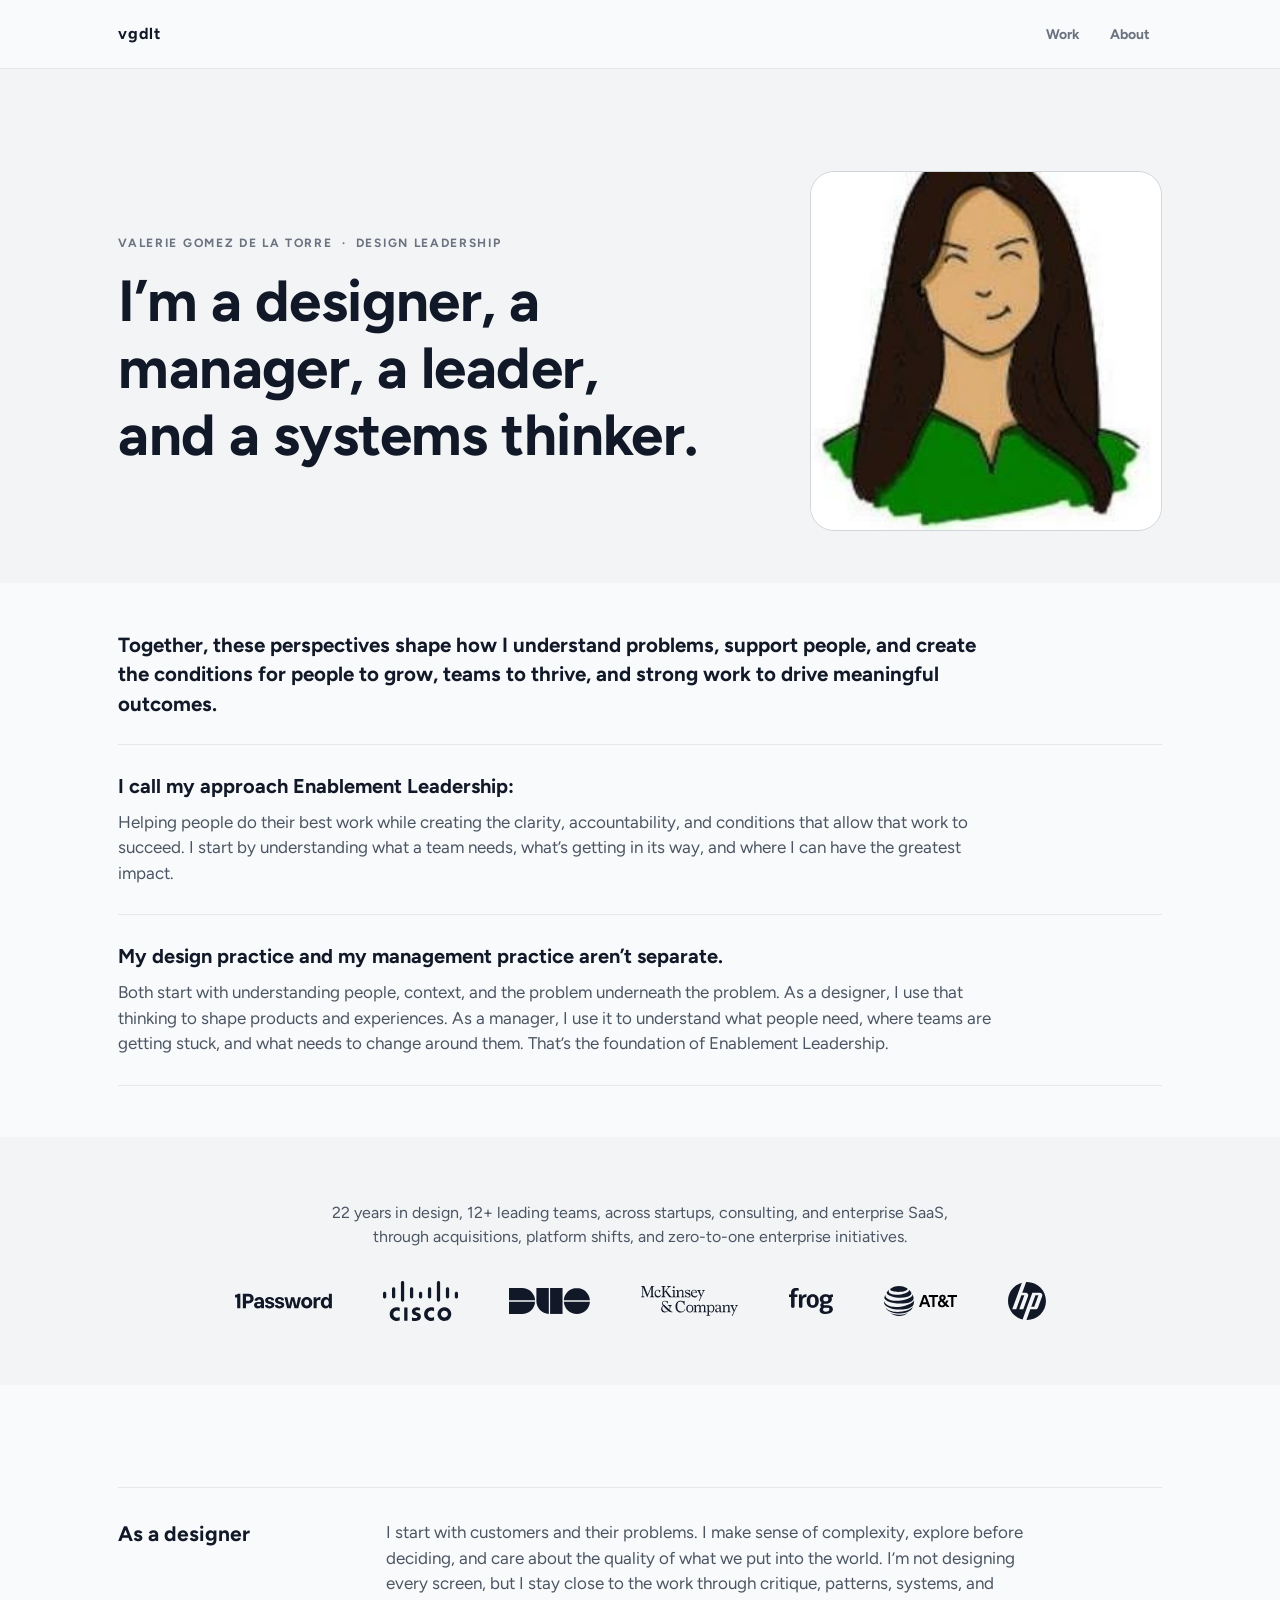
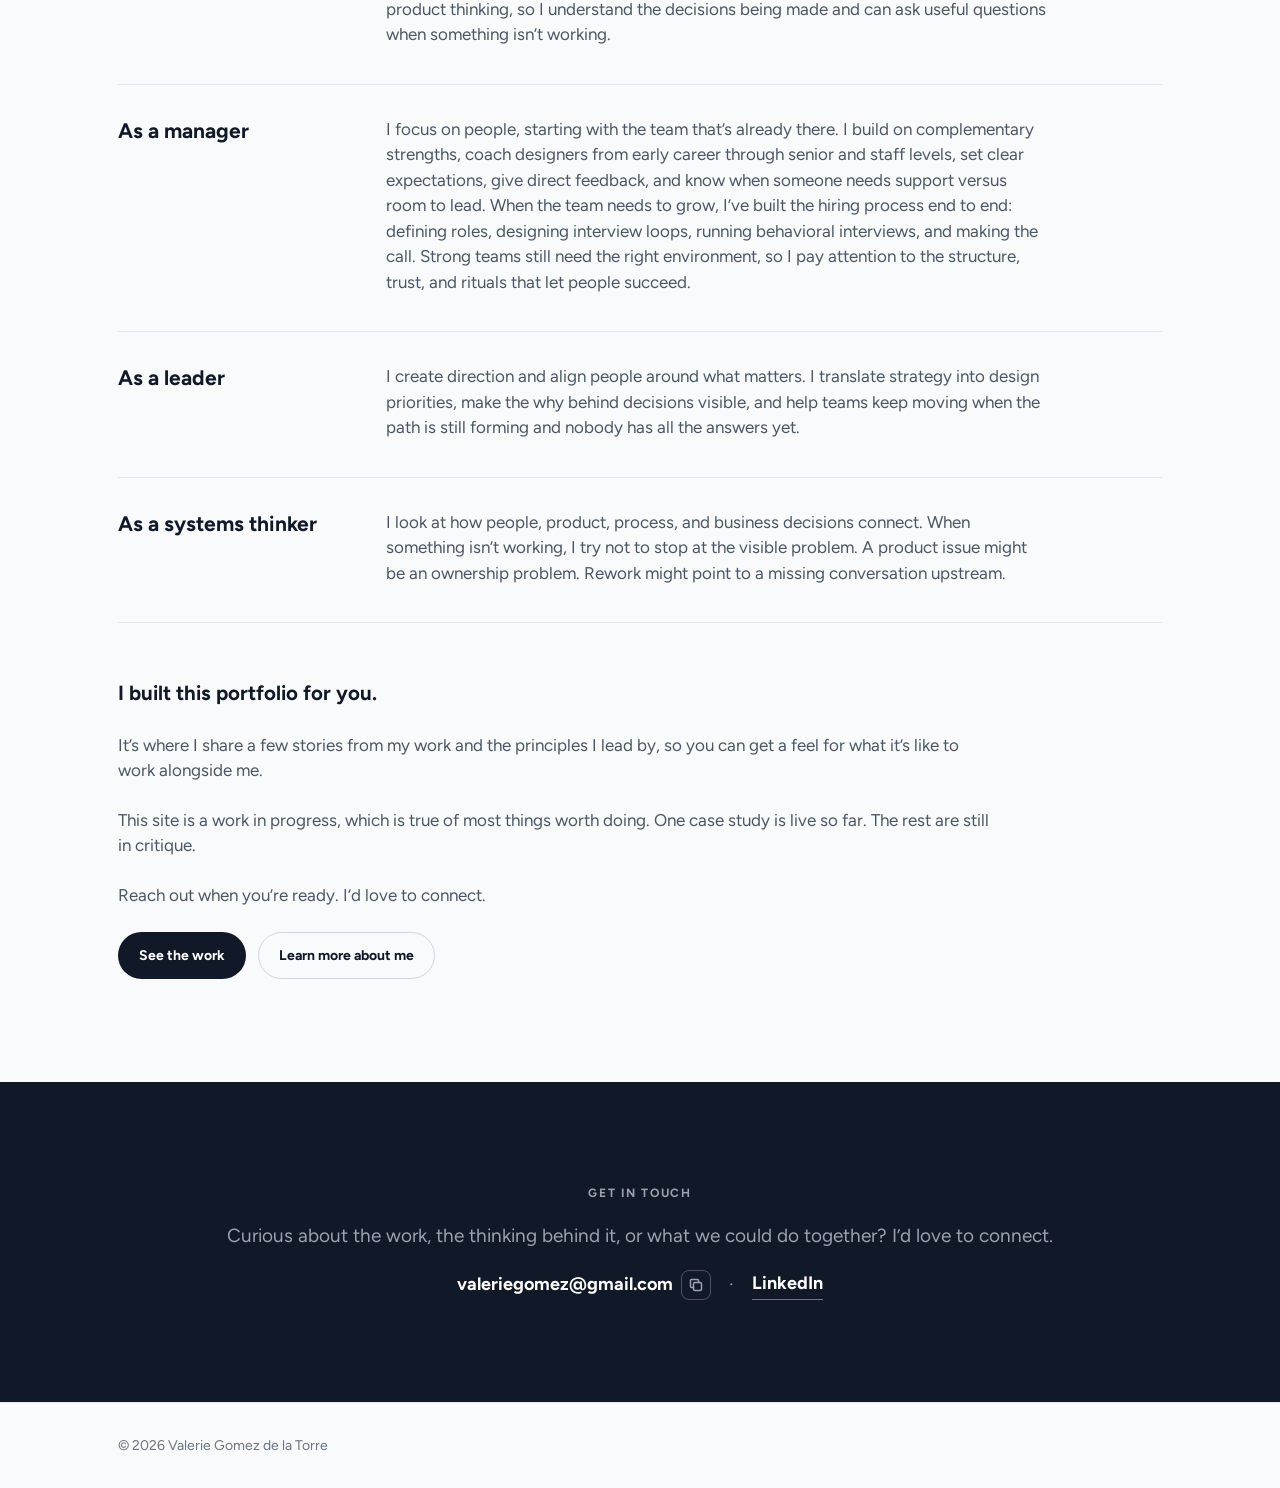
==== index.html @ ed4d0f16 "Add a browser tab icon: bold V monogram A five-letter wordmark or the detailed illustration wouldn't" ====
<!DOCTYPE html>
<html lang="en">
<head>
  <meta charset="UTF-8" />
  <meta name="viewport" content="width=device-width, initial-scale=1.0" />
  <title>Valerie Gomez de la Torre — Design Leader</title>
  <link rel="preconnect" href="https://fonts.googleapis.com" />
  <link rel="preconnect" href="https://fonts.gstatic.com" crossorigin />
  <link href="https://fonts.googleapis.com/css2?family=Figtree:wght@400;700&display=swap" rel="stylesheet" />
  <link rel="icon" type="image/svg+xml" href="assets/favicon.svg?v=1" />
  <link rel="icon" type="image/png" sizes="32x32" href="assets/favicon-32.png?v=1" />
  <link rel="icon" type="image/png" sizes="16x16" href="assets/favicon-16.png?v=1" />
  <link rel="apple-touch-icon" href="assets/apple-touch-icon.png?v=1" />
  <link rel="stylesheet" href="style.css?v=47" />
</head>
<body>

  <header class="site-header">
    <div class="wrap nav">
      <a class="brand" href="index.html">vgdlt</a>
      <nav class="nav-links" aria-label="Primary">
        <a href="work.html">Work</a>
        <a href="about.html">About</a>
      </nav>
    </div>
  </header>
  <main>
    <section class="section section-intro section-alt">
      <div class="wrap hero">
        <div class="hero-copy thesis">
          <span class="eyebrow">Valerie Gomez de la Torre &nbsp;&middot;&nbsp; Design Leadership</span>
          <h1 class="display">I&rsquo;m a designer, a manager, a leader, <span class="nowrap">and a systems thinker.</span></h1>
        </div>
        <img class="portrait" src="assets/portrait.jpg" alt="Portrait of Valerie Gomez de la Torre" width="420" height="360" />
      </div>
    </section>

    <section class="standfirst">
      <div class="wrap">
        <p class="standfirst-text">Together, these perspectives shape how I understand problems, support people, and create the conditions for people to grow, teams to thrive, and strong work to drive meaningful outcomes.</p>
      </div>
    </section>

    <section class="section section-intro">
      <div class="wrap">
        <div class="para">
          <span class="runin">I call my approach <strong>Enablement Leadership</strong>:</span>
          <p>Helping people do their best work while creating the clarity, accountability, and conditions that allow that work to succeed. I start by understanding what a team needs, what&rsquo;s getting in its way, and where I can have the greatest impact.</p>
        </div>
        <div class="para">
          <span class="runin">My design practice and my management practice aren&rsquo;t separate.</span>
          <p>Both start with understanding people, context, and the problem underneath the problem. As a designer, I use that thinking to shape products and experiences. As a manager, I use it to understand what people need, where teams are getting stuck, and what needs to change around them. That&rsquo;s the foundation of Enablement Leadership.</p>
        </div>
      </div>
    </section>

    <section class="section-tight section-alt">
      <div class="wrap logos-center">
        <p class="logos-note">22 years in design, 12+ leading teams, across startups, consulting, and enterprise SaaS, through acquisitions, platform shifts, and zero-to-one enterprise initiatives.</p>
        <div class="logos">
          <div class="logo-row">
            <img class="logo-1password" src="assets/logos/1password-wordmark.svg" alt="1Password" />
            <img class="logo-cisco" src="assets/logos/cisco.svg" alt="Cisco" />
            <img class="logo-duo" src="assets/logos/duo.svg" alt="Duo Security" />
            <img class="logo-mckinsey" src="assets/logos/mckinsey.svg" alt="McKinsey &amp; Company" />
            <img class="logo-frog" src="assets/logos/frog.svg" alt="frog design" />
            <img class="logo-att" src="assets/logos/att.svg" alt="AT&amp;T" />
            <img class="logo-hp" src="assets/logos/hp.svg" alt="HP" />
          </div>
        </div>
      </div>
    </section>

    <section class="section">
      <div class="wrap">
        <div class="lens-list">
          <div class="lens-row">
            <h2>As a designer</h2>
            <p>I start with customers and their problems. I make sense of complexity, explore before deciding, and care about the quality of what we put into the world. I&rsquo;m not designing every screen, but I stay close to the work through critique, patterns, systems, and product thinking, so I understand the decisions being made and can ask useful questions when something isn&rsquo;t working.</p>
          </div>
          <div class="lens-row">
            <h2>As a manager</h2>
            <p>I focus on people, starting with the team that&rsquo;s already there. I build on complementary strengths, coach designers from early career through senior and staff levels, set clear expectations, give direct feedback, and know when someone needs support versus room to lead. When the team needs to grow, I&rsquo;ve built the hiring process end to end: defining roles, designing interview loops, running behavioral interviews, and making the call. Strong teams still need the right environment, so I pay attention to the structure, trust, and rituals that let people succeed.</p>
          </div>
          <div class="lens-row">
            <h2>As a leader</h2>
            <p>I create direction and align people around what matters. I translate strategy into design priorities, make the why behind decisions visible, and help teams keep moving when the path is still forming and nobody has all the answers yet.</p>
          </div>
          <div class="lens-row">
            <h2>As a systems thinker</h2>
            <p>I look at how people, product, process, and business decisions connect. When something isn&rsquo;t working, I try not to stop at the visible problem. A product issue might be an ownership problem. Rework might point to a missing conversation upstream.</p>
          </div>
        </div>

        <div class="more">
          <p class="lede lede-ink">I built this portfolio for you.</p>
          <p>It&rsquo;s where I share a few stories from my work and the principles I lead by, so you can get a feel for what it&rsquo;s like to work alongside me.</p>
          <p>This site is a work in progress, which is true of most things worth doing. One case study is live so far. The rest are still in critique.</p>
          <p>Reach out when you&rsquo;re ready. I&rsquo;d love to connect.</p>
          <div class="btn-row">
            <a class="btn" href="work.html">See the work</a>
            <a class="btn btn-ghost" href="about.html">Learn more about me</a>
          </div>
        </div>
      </div>
    </section>


    <section class="section section-dark">
      <div class="wrap center stack">
        <span class="eyebrow">Get in touch</span>
        <p class="lede">Curious about the work, the thinking behind it, or what we could do together? I&rsquo;d love to connect.</p>
        <div class="contact-row">
          <span class="contact-item">
            <span class="contact-email" id="contact-email">valeriegomez@gmail.com</span>
            <button class="copy-btn" type="button" data-copy="valeriegomez@gmail.com" aria-label="Copy email address" title="Copy email">
              <svg width="16" height="16" viewBox="0 0 16 16" fill="none" stroke="currentColor" stroke-width="1.5" stroke-linecap="round" stroke-linejoin="round" aria-hidden="true"><rect x="5.5" y="5.5" width="8" height="8" rx="1.5"/><path d="M10.5 5.5V3.5A1 1 0 0 0 9.5 2.5h-6a1 1 0 0 0-1 1v6a1 1 0 0 0 1 1h2"/></svg>
              <span class="copy-feedback" aria-live="polite"></span>
            </button>
          </span>
          <span class="contact-sep" aria-hidden="true">&middot;</span>
          <a class="contact-link" href="https://linkedin.com/in/valeriegomezdelatorre" target="_blank" rel="noopener">LinkedIn</a>
        </div>
      </div>
    </section>
  </main>

  <footer class="site-footer">
    <div class="wrap">
      <span>&copy; 2026 Valerie Gomez de la Torre</span>
    </div>
  </footer>

<script>
  document.querySelectorAll('.copy-btn').forEach(function (btn) {
    btn.addEventListener('click', function () {
      var text = btn.getAttribute('data-copy');
      var fb = btn.querySelector('.copy-feedback');
      function done(ok) {
        fb.textContent = ok ? 'Copied' : 'Press \u2318C';
        btn.classList.add('is-copied');
        setTimeout(function () { fb.textContent = ''; btn.classList.remove('is-copied'); }, 1600);
      }
      if (navigator.clipboard && navigator.clipboard.writeText) {
        navigator.clipboard.writeText(text).then(function () { done(true); }, function () { done(false); });
      } else {
        var r = document.createRange(); r.selectNodeContents(document.getElementById('contact-email'));
        var sel = window.getSelection(); sel.removeAllRanges(); sel.addRange(r);
        done(document.execCommand && document.execCommand('copy'));
      }
    });
  });
</script>
</body>
</html>
---- style.css ----
/* ==========================================================================
   Portfolio v2 — design system
   Grayscale-first, one typeface (Figtree 400/700), flat surfaces, no shadows.
   ========================================================================== */

:root {
  --ink: #111827;
  --body: #4B5563;
  --muted: #6B7280;
  --faint: #9CA3AF;
  --bg: #F9FAFB;
  --bg-alt: #F3F4F6;
  --line: #E5E7EB;
  --line-strong: #D1D5DB;
  --white: #FFFFFF;
  --accent: #6366F1;        /* reserved; currently unused */

  --r-sm: 8px;
  --r-md: 14px;
  --r-lg: 16px;
  --r-xl: 24px;

  --margin: clamp(20px, 3vw, 48px);
  --measure: 62ch;
  --font: "Figtree", system-ui, -apple-system, "Segoe UI", Helvetica, Arial, sans-serif;
}

/* ---------- Reset ---------- */
*, *::before, *::after { box-sizing: border-box; }
html { -webkit-text-size-adjust: 100%; }
body {
  margin: 0;
  font-family: var(--font);
  font-weight: 400;
  font-size: 17px;
  line-height: 1.5;
  color: var(--body);
  background: var(--bg);
  -webkit-font-smoothing: antialiased;
}
img { max-width: 100%; display: block; }
a { color: inherit; text-decoration: none; }
h1, h2, h3, p { margin: 0; }
ul { margin: 0; padding: 0; list-style: none; }

/* ---------- Type scale ---------- */
h1, h2, h3, .display { color: var(--ink); font-weight: 700; }
.display { font-size: clamp(34px, 5vw, 58px); line-height: 1.15; letter-spacing: -0.01em; }
h1 { font-size: clamp(30px, 4vw, 44px); line-height: 1.2; letter-spacing: -0.01em; }
h2 { font-size: clamp(24px, 3vw, 32px); line-height: 1.25; }
h3 { font-size: 20px; line-height: 1.3; }

.lede { font-size: clamp(18px, 1.6vw, 22px); line-height: 1.45; max-width: var(--measure); }
p { max-width: var(--measure); }
p + p { margin-top: 1em; }

.eyebrow {
  display: block;
  font-size: 12px;
  font-weight: 700;
  text-transform: uppercase;
  letter-spacing: 0.14em;
  color: var(--muted);
}
.meta { font-size: 14px; color: var(--muted); }
.caption { font-size: 13px; color: var(--faint); }

/* ---------- Layout ---------- */
.wrap {
  width: 100%;
  max-width: 1120px;
  margin: 0 auto;
  padding-left: var(--margin);
  padding-right: var(--margin);
}
.section { padding: clamp(56px, 8vw, 112px) 0; }
.section-tight { padding: clamp(40px, 5vw, 64px) 0; }
.section-alt { background: var(--bg-alt); }
.section-intro { padding-bottom: clamp(32px, 4vw, 56px); }
.standfirst { padding: clamp(32px, 4vw, 48px) 0 0; }
.standfirst-text {
  color: var(--ink);
  font-weight: 700;
  font-size: clamp(18px, 1.6vw, 22px);
  line-height: 1.45;
  max-width: 880px;
}
.standfirst + .section-intro { padding-top: 24px; }
.para { padding: 28px 0; border-top: 1px solid var(--line); }
.para:last-child { border-bottom: 1px solid var(--line); }
.para .runin { display: block; color: var(--ink); font-weight: 700; font-size: 20px; line-height: 1.35; margin-bottom: 10px; }
.para p { max-width: 880px; }
.section-dark { background: var(--ink); color: var(--faint); }
.section-dark h1, .section-dark h2, .section-dark h3, .section-dark .display { color: var(--white); }
.section-dark .eyebrow { color: var(--faint); }
.section-dark .lede { max-width: none; font-size: 19px; text-wrap: balance; }
.section-dark a.btn { background: var(--white); color: var(--ink); }
.section-dark a.btn-ghost { background: transparent; color: var(--white); border-color: rgba(255, 255, 255, 0.4); }

.stack > * + * { margin-top: 20px; }
.stack-lg > * + * { margin-top: 40px; }
.center { text-align: center; }
.nowrap { white-space: nowrap; }
@media (max-width: 600px) { .nowrap { white-space: normal; } }
.center p, .center .lede { margin-left: auto; margin-right: auto; }

hr, .rule { border: 0; height: 0; border-top: 1px solid var(--line); margin: 0; }

/* ---------- Header / nav ---------- */
.site-header {
  border-bottom: 1px solid var(--line);
  background: var(--bg);
}
.nav {
  display: flex;
  align-items: center;
  justify-content: space-between;
  gap: 24px;
  height: 68px;
}
.brand {
  display: inline-flex;
  align-items: center;
  gap: 10px;
  font-weight: 700;
  color: var(--ink);
  font-size: 16px;
  letter-spacing: 0.04em;
}
.nav-links { display: flex; gap: 6px; }
.nav-links a {
  font-size: 14px;
  font-weight: 700;
  color: var(--muted);
  padding: 8px 12px;
  border-radius: 999px;
}
.nav-links a:hover { color: var(--ink); background: var(--bg-alt); }
.nav-links a[aria-current="page"] { color: var(--white); background: var(--ink); }

/* Contact row in the dark band */
.contact-row {
  display: flex;
  flex-wrap: wrap;
  justify-content: center;
  align-items: center;
  gap: 12px 18px;
  font-size: 18px;
  font-weight: 700;
  color: var(--white);
}
.contact-item { display: inline-flex; align-items: center; gap: 8px; }
.contact-sep { color: var(--faint); font-weight: 400; }
.contact-link {
  color: var(--white);
  border-bottom: 1px solid rgba(255, 255, 255, 0.4);
  padding-bottom: 2px;
}
.contact-link:hover { border-bottom-color: var(--white); }
.copy-btn {
  position: relative;
  display: inline-flex;
  align-items: center;
  justify-content: center;
  width: 30px;
  height: 30px;
  padding: 0;
  border: 1px solid rgba(255, 255, 255, 0.25);
  border-radius: var(--r-sm);
  background: transparent;
  color: var(--faint);
  cursor: pointer;
  font: inherit;
}
.copy-btn:hover, .copy-btn:focus-visible { color: var(--white); border-color: rgba(255, 255, 255, 0.6); outline: none; }
.copy-btn.is-copied { color: var(--white); border-color: var(--white); }
.copy-feedback {
  position: absolute;
  left: 50%;
  bottom: calc(100% + 8px);
  transform: translateX(-50%);
  font-size: 12px;
  font-weight: 700;
  letter-spacing: 0.08em;
  text-transform: uppercase;
  color: var(--white);
  white-space: nowrap;
  pointer-events: none;
}

/* ---------- Footer ---------- */
.site-footer {
  border-top: 1px solid var(--line);
  padding: 32px 0;
  font-size: 14px;
  color: var(--muted);
}
.site-footer .wrap {
  display: flex;
  flex-wrap: wrap;
  justify-content: space-between;
  gap: 12px 24px;
}
.site-footer a { color: var(--ink); font-weight: 700; }

/* ---------- Components ---------- */
.btn {
  display: inline-flex;
  align-items: center;
  gap: 8px;
  padding: 12px 20px;
  border-radius: 999px;
  background: var(--ink);
  color: var(--white);
  font-size: 14px;
  font-weight: 700;
  border: 1px solid transparent;
}
.btn-ghost { background: transparent; color: var(--ink); border-color: var(--line-strong); }
.btn-row { display: flex; flex-wrap: wrap; gap: 12px; }
.text-link {
  color: var(--ink);
  font-weight: 700;
  border-bottom: 1px solid var(--line-strong);
  padding-bottom: 2px;
}
.text-link:hover { border-bottom-color: var(--ink); }

.pill {
  display: inline-flex;
  align-items: center;
  padding: 5px 11px;
  border-radius: 999px;
  font-size: 11px;
  font-weight: 700;
  text-transform: uppercase;
  letter-spacing: 0.12em;
  line-height: 1.2;
  background: var(--line);
  color: var(--muted);
}
.pill-ink { background: var(--ink); color: var(--white); }
.pill-row { display: flex; flex-wrap: wrap; gap: 8px; }

.card {
  --card-pad: clamp(24px, 3vw, 36px);
  background: var(--white);
  border: 1px solid var(--line);
  border-radius: var(--r-md);
  padding: var(--card-pad);
}
.card-lg { border-radius: var(--r-lg); }

.marker {
  width: 28px;
  height: 28px;
  flex: 0 0 28px;
  border-radius: 50%;
  background: var(--ink);
  color: var(--white);
  display: inline-grid;
  place-items: center;
  font-size: 13px;
  font-weight: 700;
}

.placeholder {
  background: var(--bg-alt);
  border: 1px solid var(--line-strong);
  border-radius: var(--r-xl);
  display: grid;
  place-items: center;
  color: var(--faint);
  font-size: 13px;
  font-weight: 700;
  text-transform: uppercase;
  letter-spacing: 0.12em;
}

/* ---------- Home ---------- */
.hero {
  display: grid;
  grid-template-columns: minmax(0, 1.4fr) minmax(260px, 0.8fr);
  gap: clamp(40px, 6vw, 96px);
  align-items: center;
}
.hero-copy > * + * { margin-top: 24px; }
.hero-copy .display { margin-top: 16px; }
.portrait {
  aspect-ratio: 1 / 1;
  width: 100%;
  max-width: 420px;
  justify-self: end;
  border-radius: var(--r-xl);
  border: 1px solid var(--line-strong);
  object-fit: cover;
  overflow: hidden;
}

.logos { margin-top: 32px; }
.hero-solo { grid-template-columns: 1fr; }
.logos-center { text-align: center; }
.logos-note { margin: 0 auto; max-width: 62ch; color: var(--body); font-size: 16px; }
.logos-center .logo-row { justify-content: center; }
.logo-row {
  display: flex;
  flex-wrap: wrap;
  align-items: center;
  gap: 32px clamp(28px, 4vw, 56px);
}
.logo-row img {
  height: 28px;
  width: auto;
}
.logo-row img.logo-cisco { height: 40px; }
.logo-row img.logo-duo { height: 26px; }
.logo-row img.logo-frog { height: 26px; }
.logo-row img.logo-mckinsey { height: 30px; }
.logo-row img.logo-1password { height: 24px; }
.logo-row img.logo-att { height: 30px; }
.logo-row img.logo-hp { height: 38px; }

/* ---------- Home: thesis + four lenses ---------- */
.thesis > * + * { margin-top: 24px; }
.thesis p, .thesis .lede { max-width: 880px; }
.thesis .display { margin-top: 16px; }
.lede-ink { color: var(--ink); font-weight: 700; }
.lens-list { border-top: 1px solid var(--line); }
.lens-row {
  display: grid;
  grid-template-columns: 220px 1fr;
  gap: 24px clamp(24px, 4vw, 48px);
  padding: 32px 0 36px;
  border-bottom: 1px solid var(--line);
}
.lens-row h2 { font-size: 21px; line-height: 1.3; }
.lens-row p { max-width: 60ch; }
.more { margin-top: clamp(40px, 6vw, 56px); }
.more > * + * { margin-top: 24px; }
.more .lede, .more p { max-width: 880px; }

/* ---------- Article (How I work) ---------- */
.article .page-head .lede, .article .practice p, .article .looks, .article .outcome, .article .more p, .article .more .lede { max-width: 880px; }
.article .page-head { margin-bottom: clamp(48px, 7vw, 80px); }
.lens-section { padding-top: clamp(32px, 5vw, 44px); border-top: 1px solid var(--line); margin-bottom: clamp(40px, 6vw, 64px); }
.lens-head { margin-bottom: clamp(28px, 4vw, 40px); }
.lens-head h2 { font-size: clamp(26px, 3vw, 34px); margin-bottom: 8px; }
.practice { margin-bottom: clamp(40px, 5vw, 56px); }
.practice:last-child { margin-bottom: 0; }
.practice h3 { font-size: clamp(20px, 2vw, 24px); margin-bottom: 14px; }

.sub-label {
  display: block;
  font-size: 12px;
  font-weight: 700;
  text-transform: uppercase;
  letter-spacing: 0.14em;
  color: var(--muted);
  margin-bottom: 12px;
}
.looks { padding-left: 20px; list-style: disc; margin-top: 18px; }
.looks li { margin-bottom: 8px; padding-left: 4px; }
.looks li::marker { color: var(--faint); }
.outcome {
  margin-top: 24px;
  padding: 20px 24px;
  background: var(--bg-alt);
  border-radius: var(--r-md);
}
.outcome .sub-label { margin-bottom: 6px; }
.outcome p { color: var(--ink); }

/* ---------- Work ---------- */
.page-head > * + * { margin-top: 16px; }
.case-list { display: grid; gap: 20px; }
.case { display: grid; gap: 16px; }
.case-head {
  display: flex;
  flex-wrap: wrap;
  align-items: baseline;
  justify-content: space-between;
  gap: 8px 24px;
}
.case-cols {
  display: grid;
  grid-template-columns: repeat(3, 1fr);
  border-top: 1px solid var(--line);
  margin-top: 8px;
}
.case-col {
  padding: 24px 24px 4px 0;
  border-right: 1px solid var(--line);
}
.case-col + .case-col { padding-left: 24px; }
.case-col:last-child { border-right: 0; padding-right: 0; }
.case-label {
  display: block;
  font-size: 11px;
  font-weight: 700;
  text-transform: uppercase;
  letter-spacing: 0.12em;
  color: var(--faint);
  margin-bottom: 12px;
}
.case-col h3 { font-size: 18px; line-height: 1.35; margin-bottom: 14px; }
.case-col ul { padding-left: 18px; list-style: disc; font-size: 15px; line-height: 1.55; }
.case-col li { margin-bottom: 8px; }
.case-col li:last-child { margin-bottom: 0; }
.case-col li::marker { color: var(--faint); }

/* Featured case: dark cover band flush with the card edges */
.case-cover {
  background: var(--ink);
  color: var(--faint);
  margin: calc(-1 * var(--card-pad)) calc(-1 * var(--card-pad)) 8px;
  padding: var(--card-pad);
  border-radius: var(--r-lg) var(--r-lg) 0 0;
  overflow: hidden;
}
.case-cover-top {
  display: grid;
  grid-template-columns: minmax(0, 1fr) 44%;
  gap: clamp(24px, 4vw, 56px);
}
.case-cover-copy {
  display: flex;
  flex-direction: column;
  align-items: flex-start;
  gap: clamp(28px, 4vw, 40px);
}
.case-cover h2 {
  color: var(--white);
  font-size: clamp(30px, 3.6vw, 44px);
  line-height: 1.12;
  letter-spacing: -0.01em;
}
.case-sub {
  display: block;
  color: var(--faint);
  font-size: clamp(18px, 2vw, 24px);
  line-height: 1.3;
  margin-top: 10px;
}
.logo-pill {
  display: inline-flex;
  align-items: center;
  padding: 12px 20px;
  border: 1px solid rgba(255, 255, 255, 0.35);
  border-radius: 999px;
}
.logo-pill img { height: 22px; width: auto; }
.case-meta {
  margin: 0;
  width: 100%;
  max-width: 420px;
}
.case-meta div {
  display: grid;
  grid-template-columns: 90px 1fr;
  gap: 16px;
  padding: 12px 0;
  border-top: 1px solid rgba(255, 255, 255, 0.18);
  align-items: baseline;
}
.case-meta dt {
  font-size: 11px;
  font-weight: 700;
  text-transform: uppercase;
  letter-spacing: 0.12em;
  color: var(--faint);
  padding-top: 3px;
}
.case-meta dd { margin: 0; color: var(--white); font-size: 16px; line-height: 1.45; }
/* Screenshot: bleeds off the top, right, and bottom edges of the band */
.case-shotwrap {
  position: relative;
  margin: calc(-1 * var(--card-pad)) calc(-1 * var(--card-pad)) calc(-1 * var(--card-pad)) 0;
  min-height: 320px;
  overflow: hidden;
}
.case-shotwrap img {
  position: absolute;
  top: 48px;
  left: 0;
  width: calc(100% + 80px);
  max-width: none;
  height: calc(100% - 48px);
  object-fit: cover;
  object-position: left top;
  border-radius: var(--r-md) 0 0 0;
  border: 1px solid rgba(255, 255, 255, 0.18);
  border-right: 0;
  border-bottom: 0;
}

/* ---------- Playbook ---------- */
.feed { max-width: 720px; }
.entry {
  display: grid;
  grid-template-columns: 28px 1fr;
  gap: 20px;
  padding: clamp(32px, 4vw, 48px) 0;
  border-top: 1px solid var(--line);
}
.entry:first-child { border-top: 0; padding-top: 0; }
.entry-body > * + * { margin-top: 12px; }
.entry-body h2 { font-size: 22px; }
.entry-body .meta { margin-top: 0; margin-bottom: 4px; }

/* ---------- About ---------- */
.mosaic {
  display: grid;
  grid-template-columns: repeat(2, 1fr);
  gap: 12px;
  max-width: 76ch;
}
.mosaic .placeholder, .mosaic img {
  aspect-ratio: 1 / 1;
  width: 100%;
  object-fit: cover;
  border-radius: var(--r-xl);
  border: 1px solid var(--line-strong);
}
.story { max-width: 76ch; }
.story p { max-width: none; font-size: 17px; }
.story p + p { margin-top: 1.2em; }
.two-col {
  display: grid;
  grid-template-columns: 220px 1fr;
  gap: clamp(24px, 4vw, 64px);
  align-items: start;
}

/* ---------- Responsive ---------- */
@media (max-width: 860px) {
  .hero { grid-template-columns: minmax(0, 1fr); }
  .portrait { max-width: 280px; }
  .portrait { justify-self: start; max-width: 320px; order: -1; }
  .photo-grid { grid-template-columns: repeat(2, 1fr); }
  .mosaic { grid-template-columns: repeat(2, 1fr); }
  .two-col { grid-template-columns: 1fr; }
  .lens-row { grid-template-columns: 1fr; gap: 10px; }
  .case-cols { grid-template-columns: 1fr; }
  .case-cover-top { grid-template-columns: 1fr; }
  .case-shotwrap { margin: 0; min-height: 0; }
  .case-shotwrap img { position: static; width: 100%; height: auto; border-radius: var(--r-md); border-right: 1px solid rgba(255, 255, 255, 0.18); }
  .case-col { border-right: 0; border-bottom: 1px solid var(--line); padding: 20px 0; }
  .case-col + .case-col { padding-left: 0; }
  .case-col:last-child { border-bottom: 0; }
}
@media (max-width: 600px) {
  body { font-size: 16px; }
  .nav { height: auto; padding: 14px 0; flex-wrap: wrap; }
  .nav-links a { padding: 6px 10px; }
  .entry { grid-template-columns: 1fr; gap: 10px; }
  .mosaic { grid-template-columns: repeat(2, 1fr); }
}
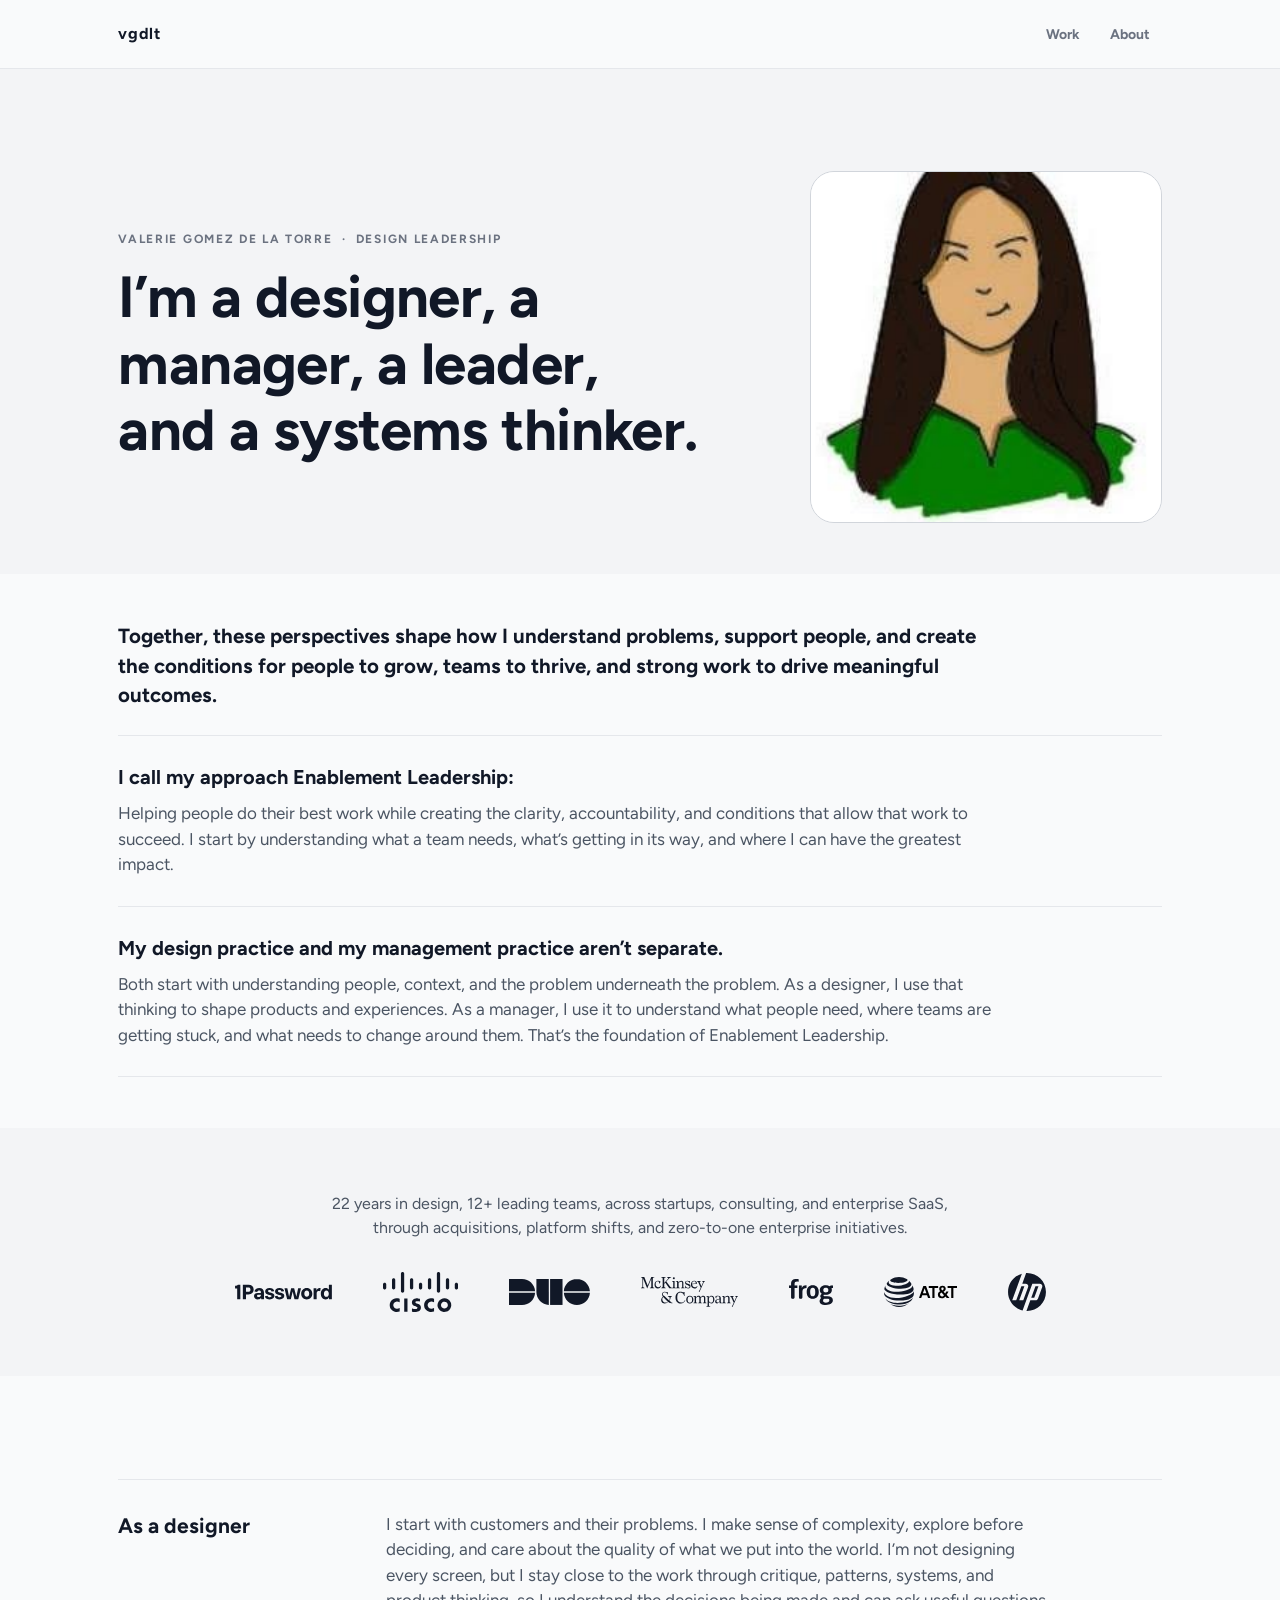
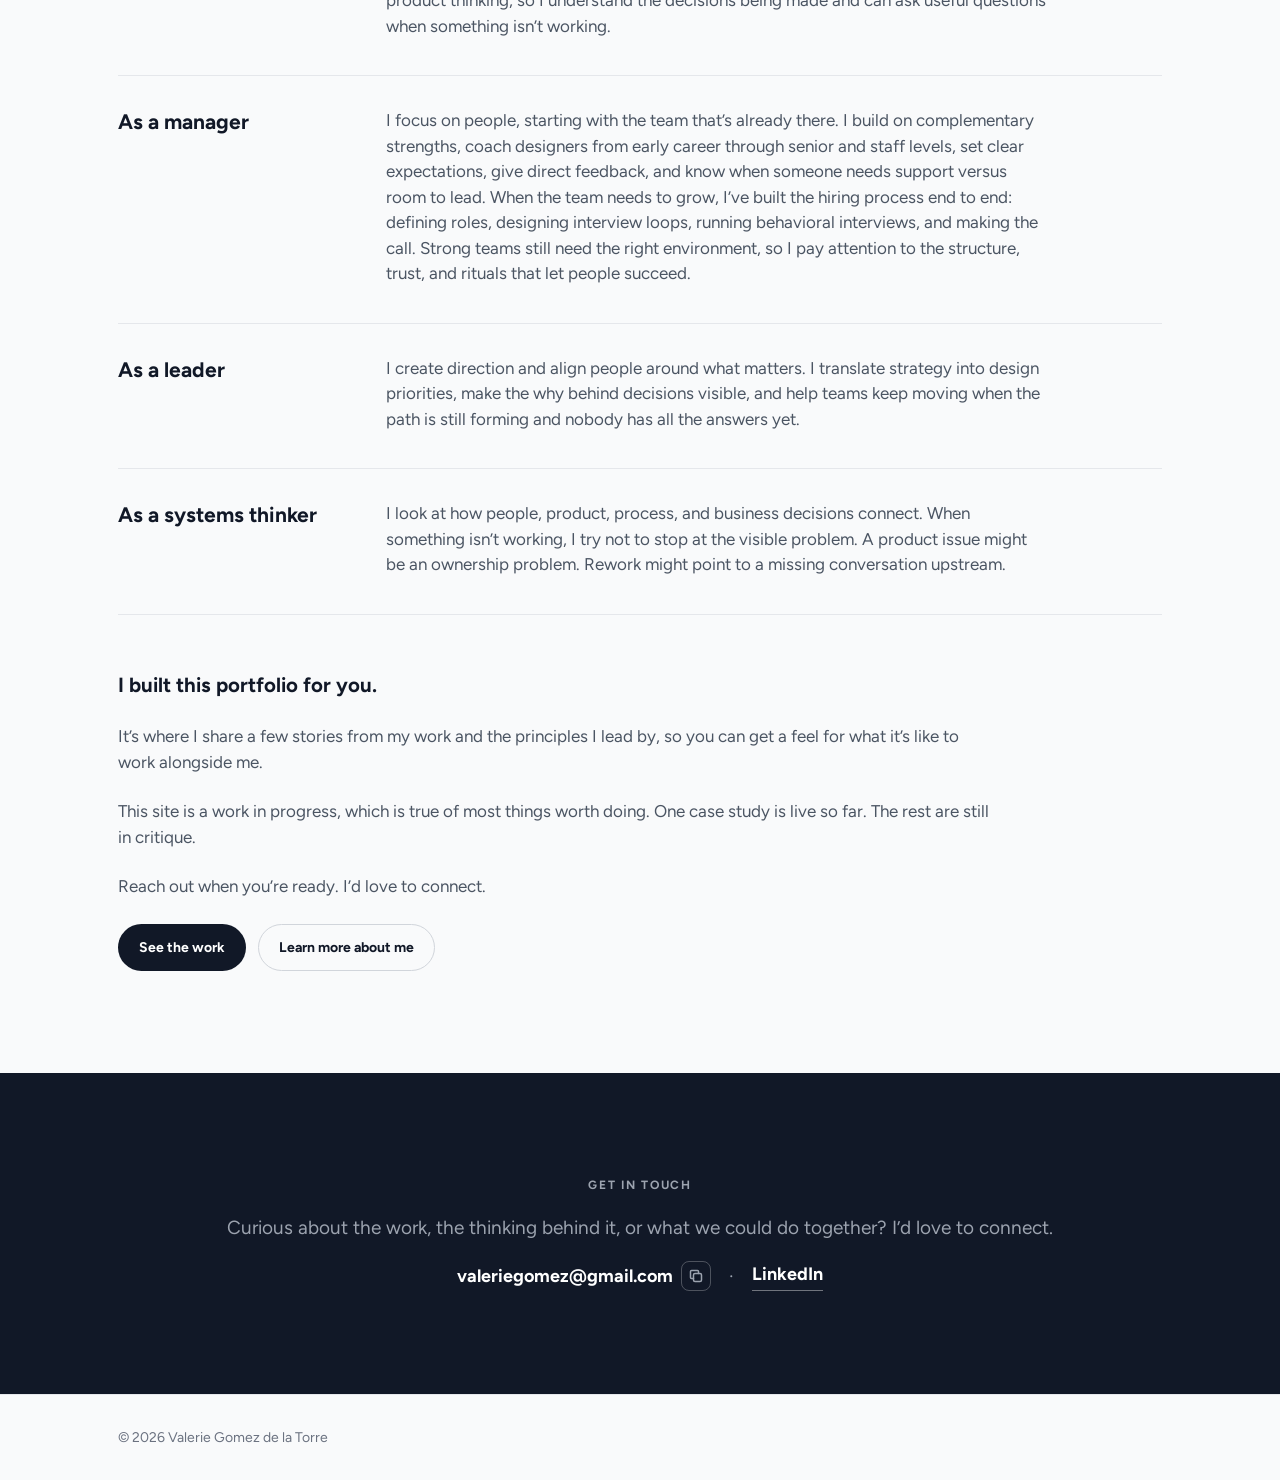
==== commit 9aa2a44e: "Credit the portrait illustration on hover Adds a small badge over the bottom-right corner of the hom" ====
--- a/index.html
+++ b/index.html
@@ -11,7 +11,7 @@
   <link rel="icon" type="image/png" sizes="32x32" href="assets/favicon-32.png?v=1" />
   <link rel="icon" type="image/png" sizes="16x16" href="assets/favicon-16.png?v=1" />
   <link rel="apple-touch-icon" href="assets/apple-touch-icon.png?v=1" />
-  <link rel="stylesheet" href="style.css?v=47" />
+  <link rel="stylesheet" href="style.css?v=49" />
 </head>
 <body>
 
@@ -31,7 +31,10 @@
           <span class="eyebrow">Valerie Gomez de la Torre &nbsp;&middot;&nbsp; Design Leadership</span>
           <h1 class="display">I&rsquo;m a designer, a manager, a leader, <span class="nowrap">and a systems thinker.</span></h1>
         </div>
-        <img class="portrait" src="assets/portrait.jpg" alt="Portrait of Valerie Gomez de la Torre" width="420" height="360" />
+        <div class="portrait-wrap">
+          <img class="portrait" src="assets/portrait.jpg" alt="Portrait of Valerie Gomez de la Torre" width="420" height="360" />
+          <span class="portrait-credit">Illustrated by <a href="https://www.linkedin.com/in/tanaya-joshi/" target="_blank" rel="noopener">Tanaya Joshi</a></span>
+        </div>
       </div>
     </section>
 
--- a/style.css
+++ b/style.css
@@ -286,15 +286,50 @@
 }
 .hero-copy > * + * { margin-top: 24px; }
 .hero-copy .display { margin-top: 16px; }
-.portrait {
+.portrait-wrap {
+  position: relative;
   aspect-ratio: 1 / 1;
   width: 100%;
   max-width: 420px;
   justify-self: end;
   border-radius: var(--r-xl);
   border: 1px solid var(--line-strong);
+  overflow: hidden;
+}
+.portrait {
+  width: 100%;
+  height: 100%;
+  display: block;
   object-fit: cover;
   overflow: hidden;
+}
+.portrait-credit {
+  position: absolute;
+  right: 12px;
+  bottom: 12px;
+  padding: 6px 10px;
+  border-radius: 999px;
+  background: rgba(17, 24, 39, 0.78);
+  color: var(--white);
+  font-size: 11px;
+  line-height: 1.4;
+  white-space: nowrap;
+  opacity: 0;
+  transform: translateY(4px);
+  transition: opacity 0.15s ease, transform 0.15s ease;
+  pointer-events: none;
+}
+.portrait-wrap:hover .portrait-credit,
+.portrait-wrap:focus-within .portrait-credit {
+  opacity: 1;
+  transform: translateY(0);
+  pointer-events: auto;
+}
+.portrait-credit a {
+  color: var(--white);
+  font-weight: 700;
+  text-decoration: underline;
+  text-underline-offset: 2px;
 }
 
 .logos { margin-top: 32px; }
@@ -534,8 +569,7 @@
 /* ---------- Responsive ---------- */
 @media (max-width: 860px) {
   .hero { grid-template-columns: minmax(0, 1fr); }
-  .portrait { max-width: 280px; }
-  .portrait { justify-self: start; max-width: 320px; order: -1; }
+  .portrait-wrap { justify-self: start; max-width: 320px; order: -1; }
   .photo-grid { grid-template-columns: repeat(2, 1fr); }
   .mosaic { grid-template-columns: repeat(2, 1fr); }
   .two-col { grid-template-columns: 1fr; }
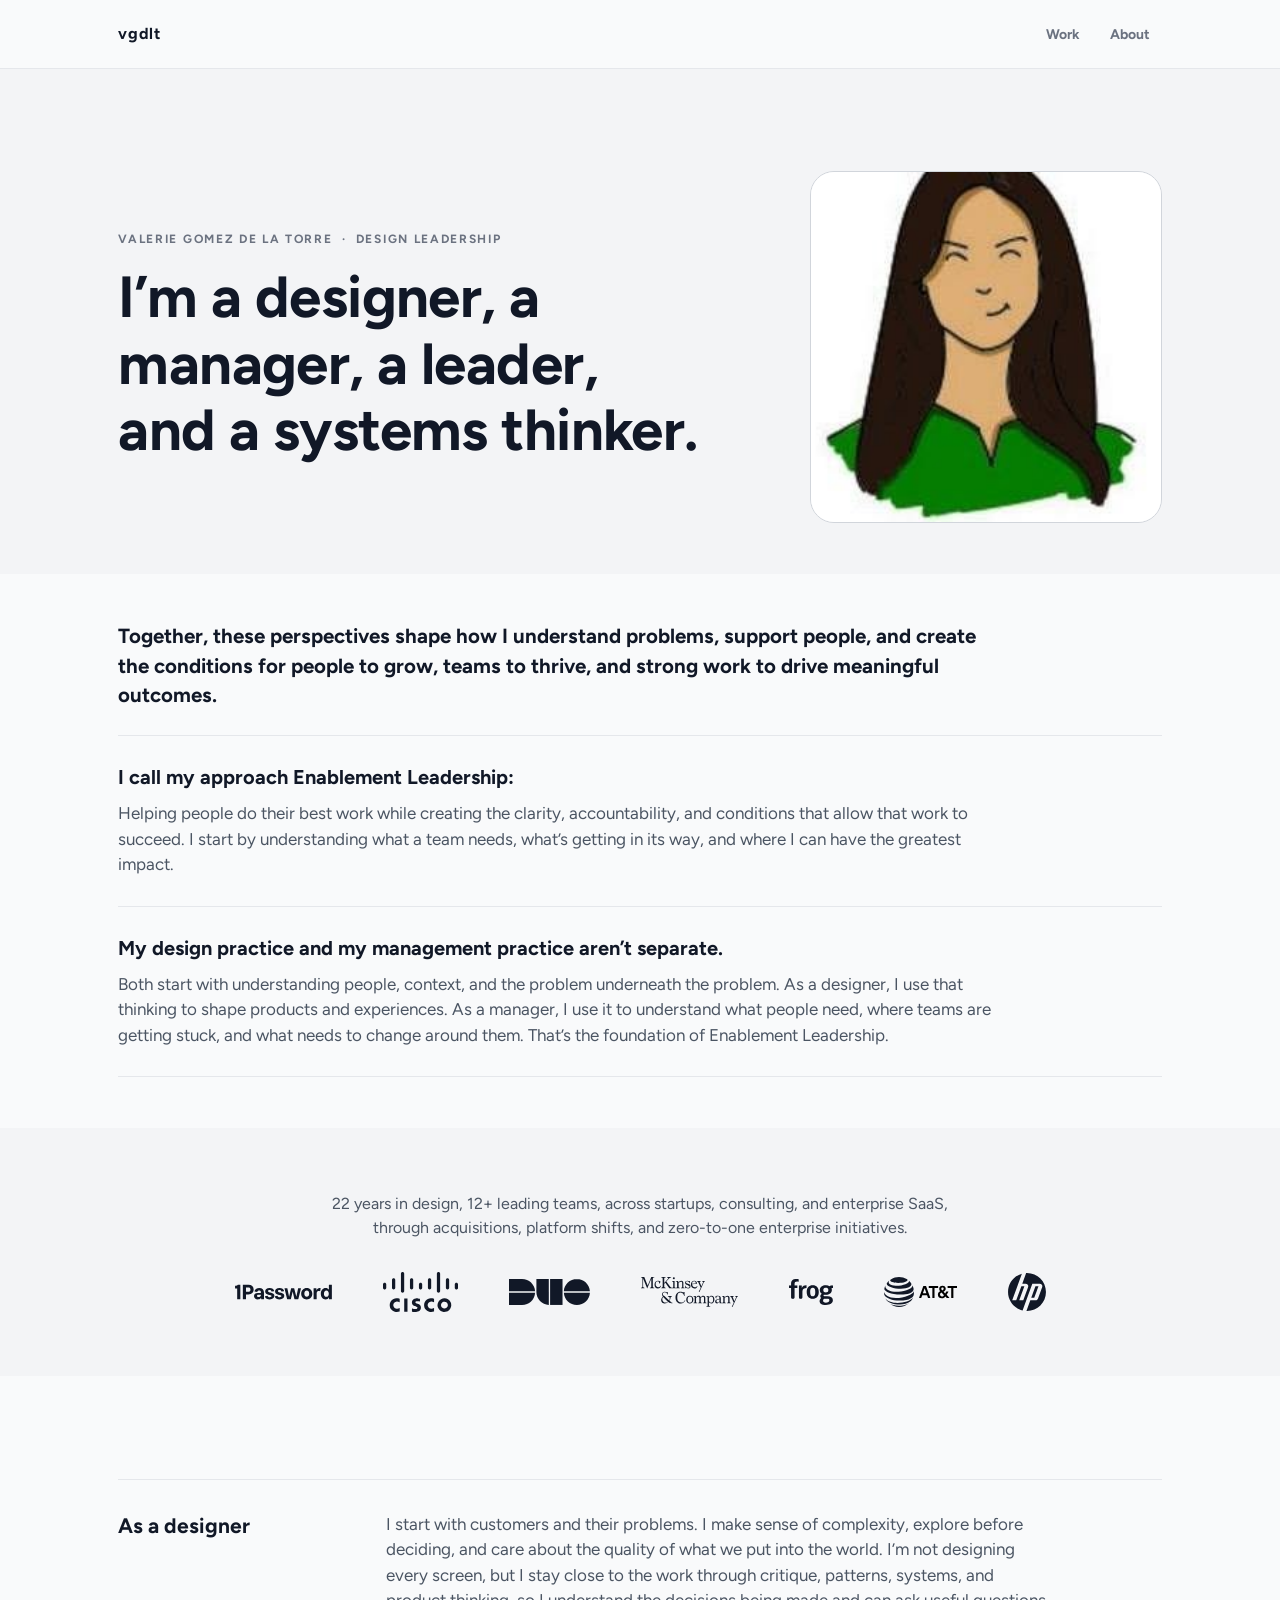
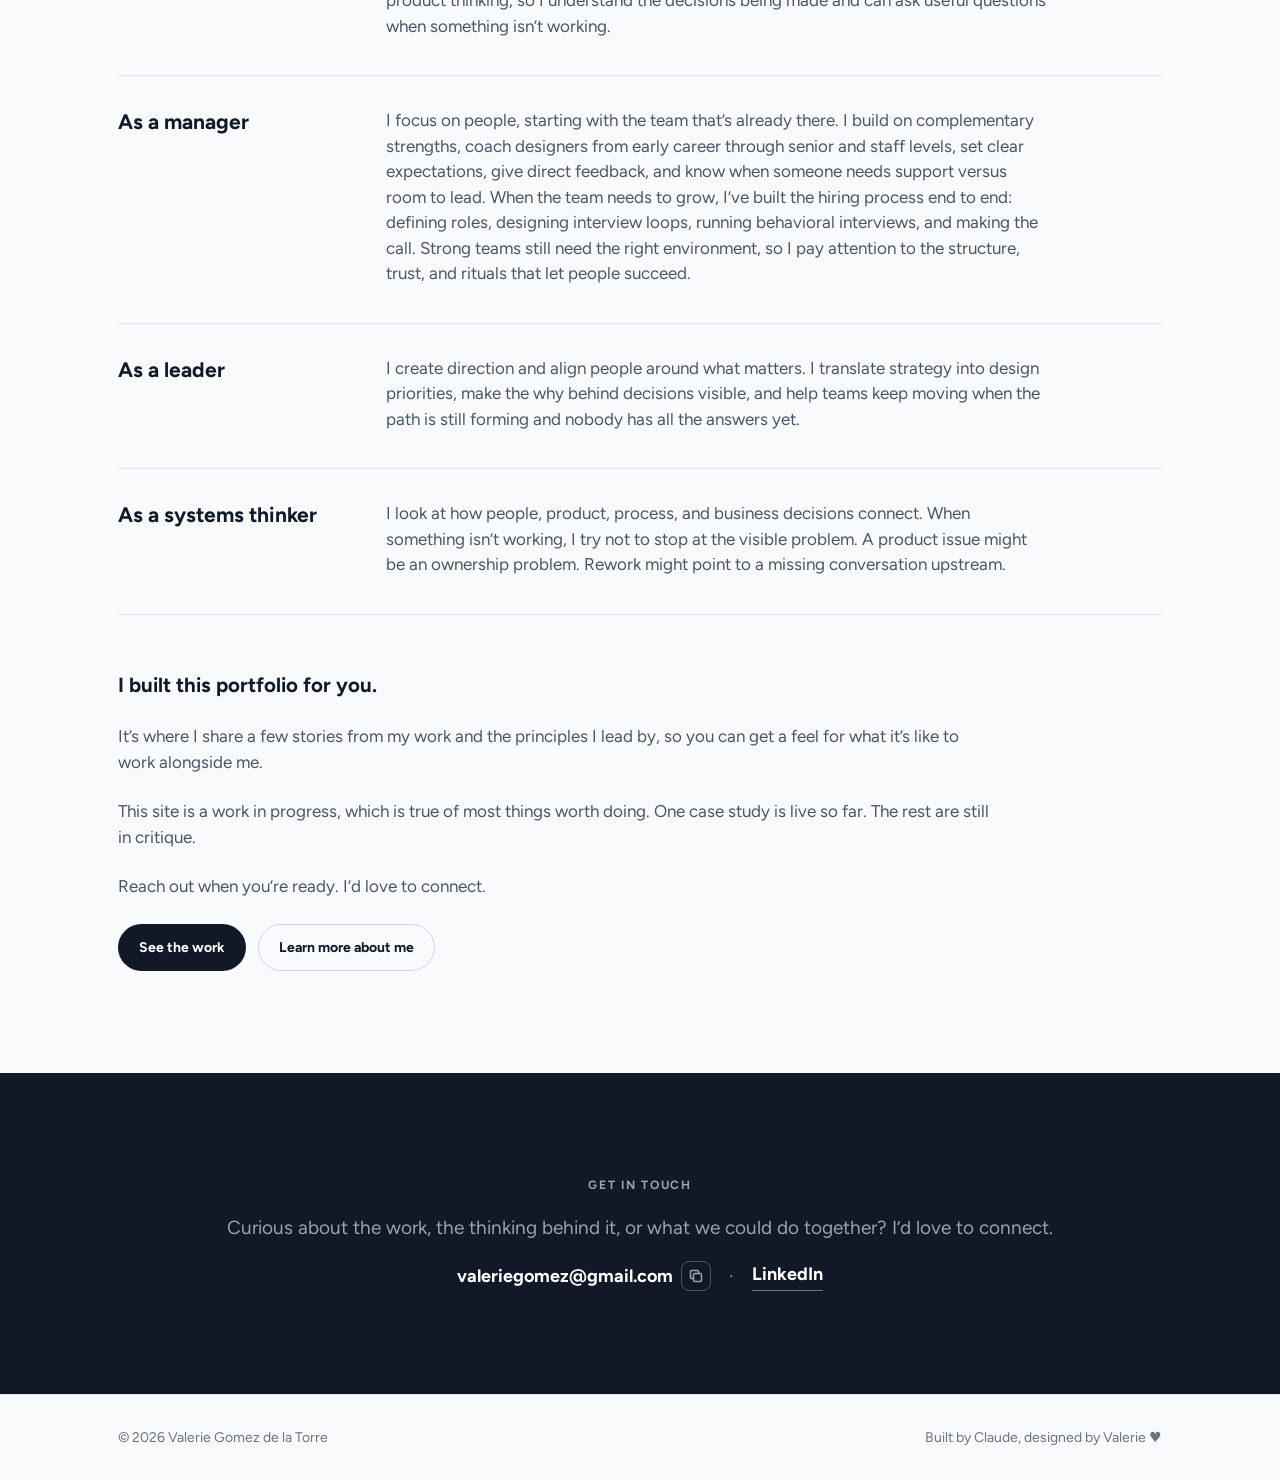
==== commit 6bdd1836: "Add a built-by credit to the footer 'Built by Claude, designed by Valerie' with a heart, sitting opp" ====
--- a/index.html
+++ b/index.html
@@ -11,7 +11,7 @@
   <link rel="icon" type="image/png" sizes="32x32" href="assets/favicon-32.png?v=1" />
   <link rel="icon" type="image/png" sizes="16x16" href="assets/favicon-16.png?v=1" />
   <link rel="apple-touch-icon" href="assets/apple-touch-icon.png?v=1" />
-  <link rel="stylesheet" href="style.css?v=49" />
+  <link rel="stylesheet" href="style.css?v=51" />
 </head>
 <body>
 
@@ -33,7 +33,10 @@
         </div>
         <div class="portrait-wrap">
           <img class="portrait" src="assets/portrait.jpg" alt="Portrait of Valerie Gomez de la Torre" width="420" height="360" />
-          <span class="portrait-credit">Illustrated by <a href="https://www.linkedin.com/in/tanaya-joshi/" target="_blank" rel="noopener">Tanaya Joshi</a></span>
+          <span class="portrait-credit">
+            <span class="credit-full">Illustrated by <a href="https://www.linkedin.com/in/tanaya-joshi/" target="_blank" rel="noopener">Tanaya Joshi</a></span>
+            <span class="credit-short">by <a href="https://www.linkedin.com/in/tanaya-joshi/" target="_blank" rel="noopener">Tanaya</a></span>
+          </span>
         </div>
       </div>
     </section>
@@ -131,6 +134,7 @@
   <footer class="site-footer">
     <div class="wrap">
       <span>&copy; 2026 Valerie Gomez de la Torre</span>
+      <span>Built by Claude, designed by Valerie &hearts;</span>
     </div>
   </footer>
 
--- a/style.css
+++ b/style.css
@@ -324,6 +324,18 @@
   opacity: 1;
   transform: translateY(0);
   pointer-events: auto;
+}
+.credit-short { display: none; }
+/* No mouse to hover with: show the credit outright instead of hiding it forever,
+   and swap to the shorter label since it's permanently on screen */
+@media (hover: none) {
+  .portrait-credit {
+    opacity: 1;
+    transform: translateY(0);
+    pointer-events: auto;
+  }
+  .credit-full { display: none; }
+  .credit-short { display: inline; }
 }
 .portrait-credit a {
   color: var(--white);
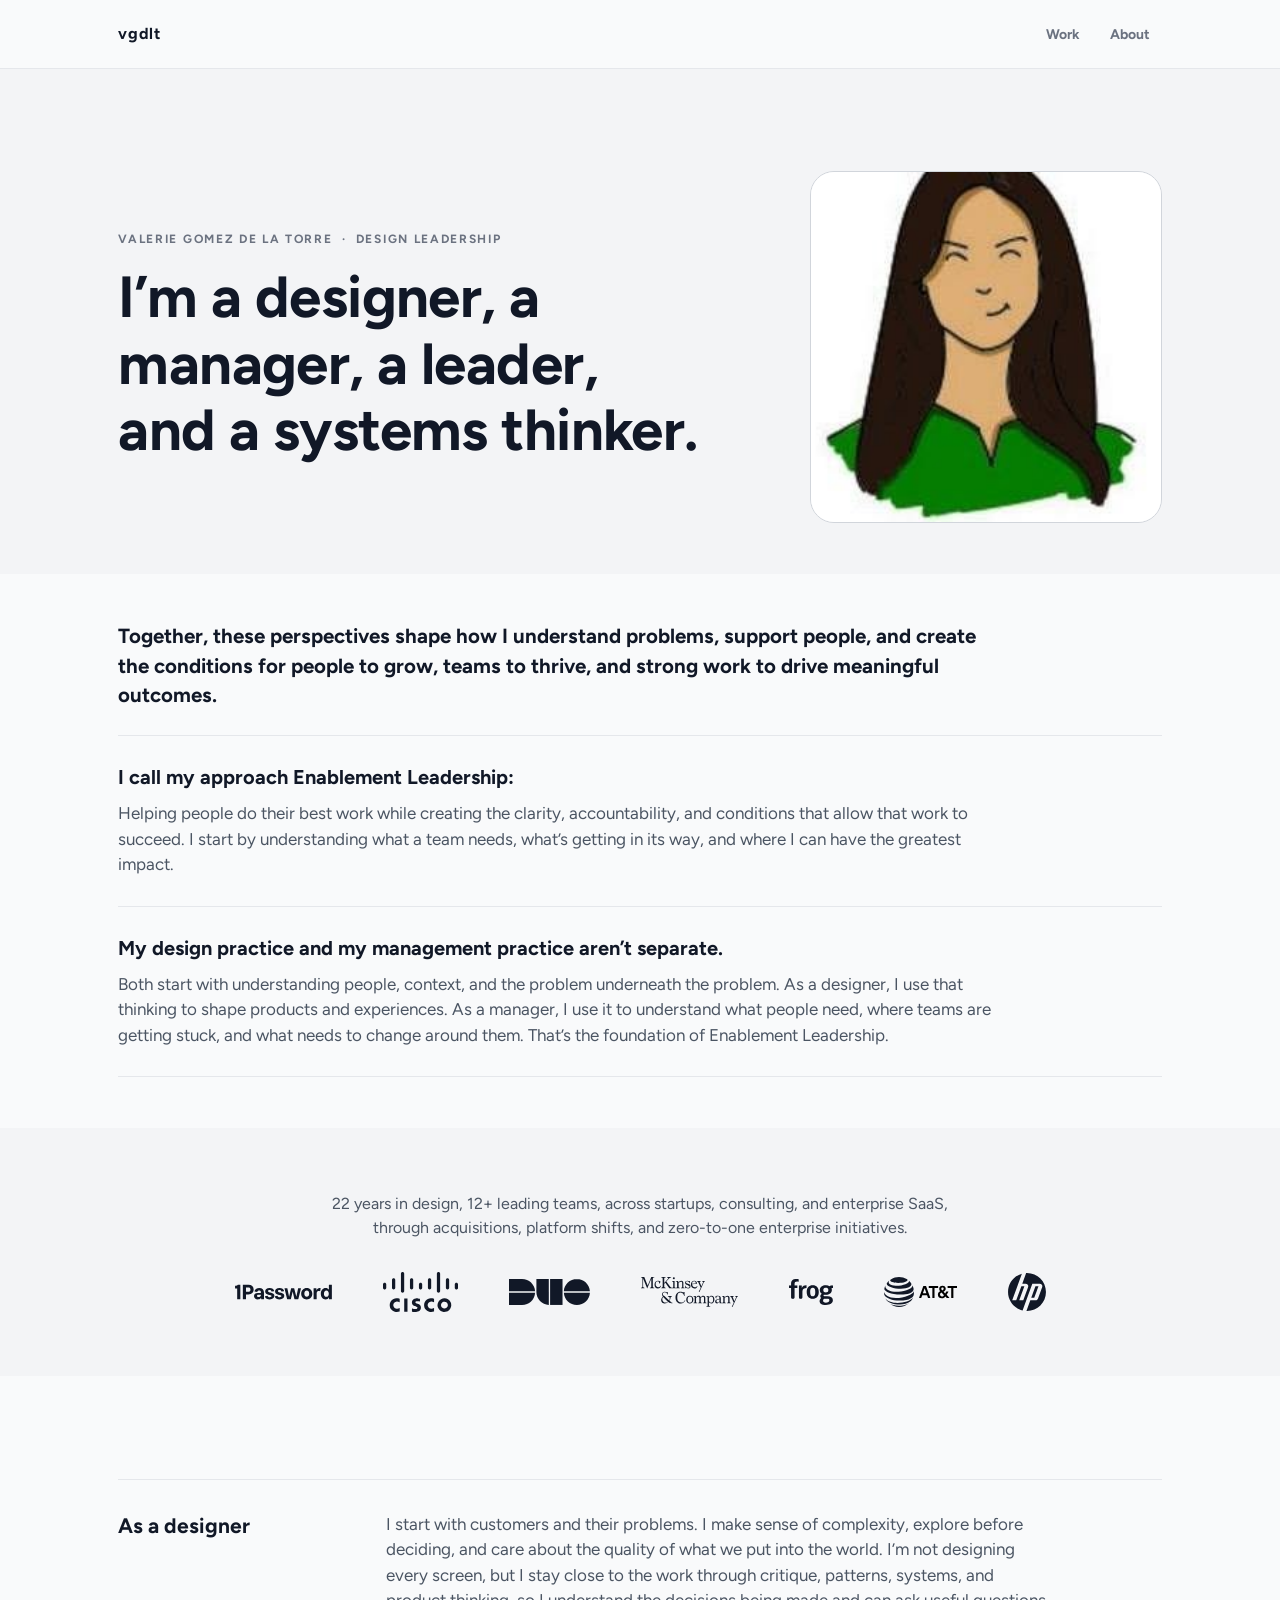
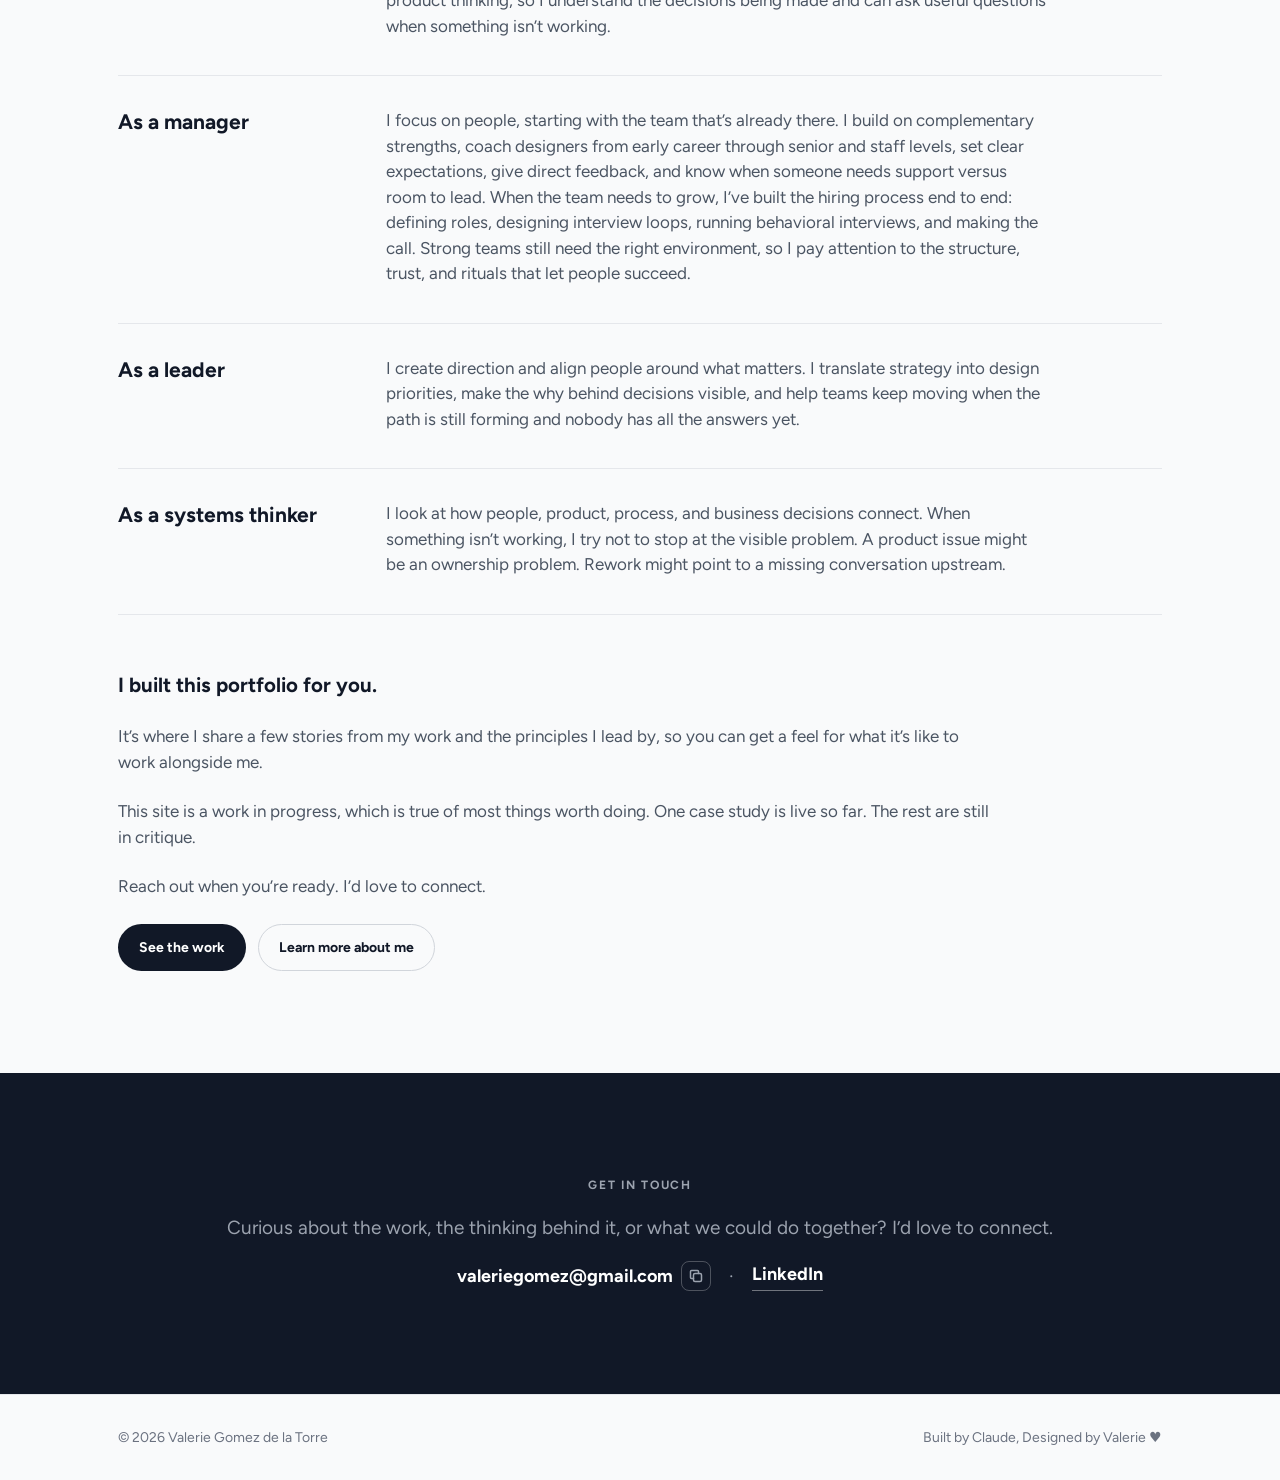
==== commit 17ed328f: "Capitalize Designed in the footer credit Co-Authored-By: Claude Sonnet 5 <noreply@anthropic.com>" ====
--- a/index.html
+++ b/index.html
@@ -134,7 +134,7 @@
   <footer class="site-footer">
     <div class="wrap">
       <span>&copy; 2026 Valerie Gomez de la Torre</span>
-      <span>Built by Claude, designed by Valerie &hearts;</span>
+      <span>Built by Claude, Designed by Valerie &hearts;</span>
     </div>
   </footer>
 
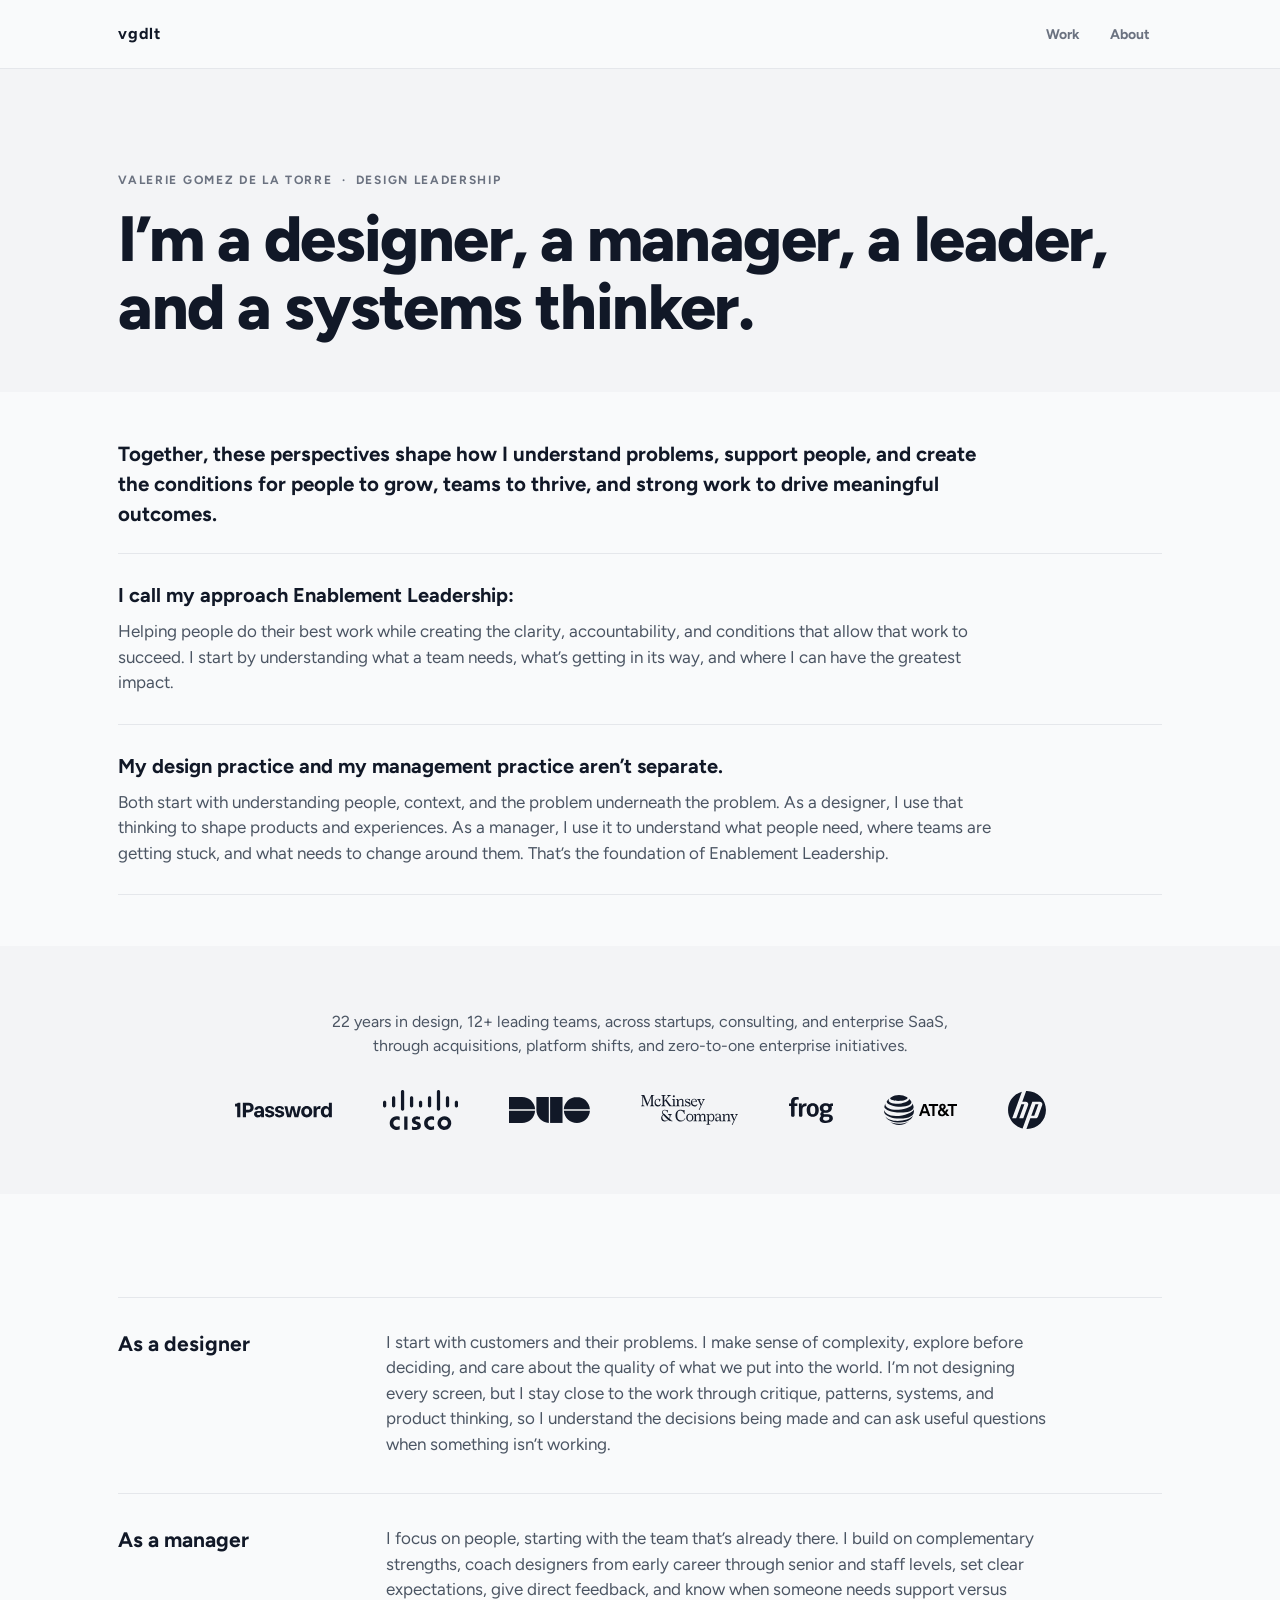
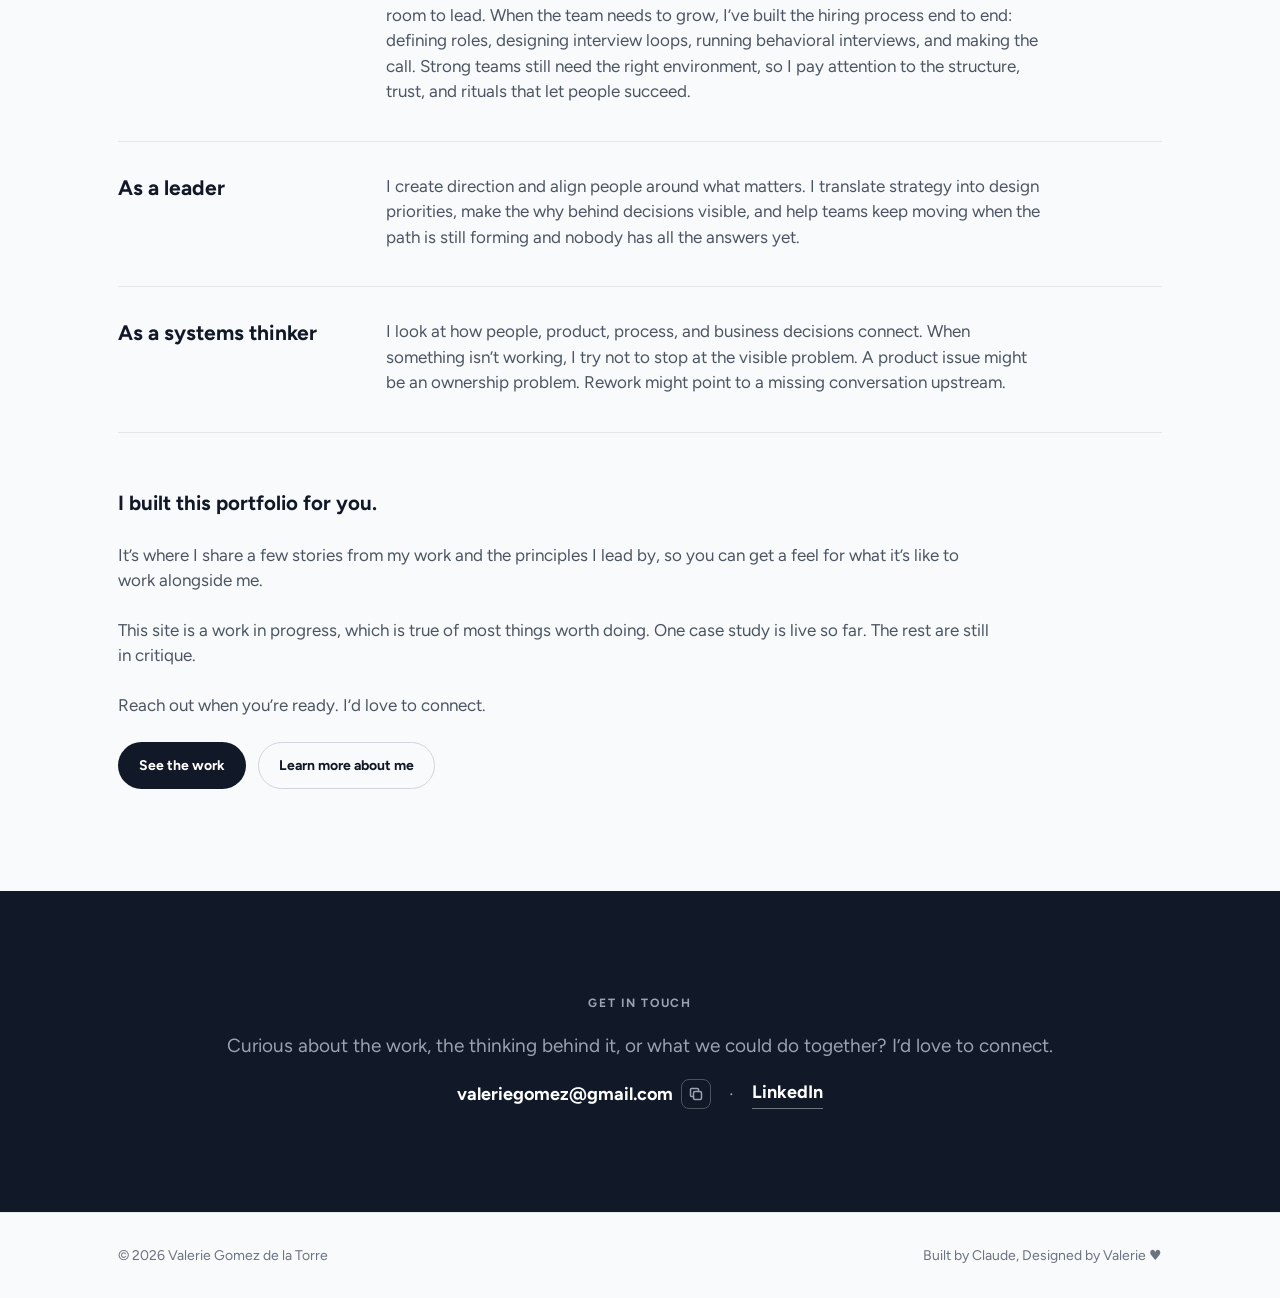
==== commit f70808e8: "Home: drop the portrait and make the headline heavier Back on the pre-redesign layout. Removes the p" ====
--- a/index.html
+++ b/index.html
@@ -6,12 +6,12 @@
   <title>Valerie Gomez de la Torre — Design Leader</title>
   <link rel="preconnect" href="https://fonts.googleapis.com" />
   <link rel="preconnect" href="https://fonts.gstatic.com" crossorigin />
-  <link href="https://fonts.googleapis.com/css2?family=Figtree:wght@400;700&display=swap" rel="stylesheet" />
+  <link href="https://fonts.googleapis.com/css2?family=Figtree:wght@400;700;800&display=swap" rel="stylesheet" />
   <link rel="icon" type="image/svg+xml" href="assets/favicon.svg?v=1" />
   <link rel="icon" type="image/png" sizes="32x32" href="assets/favicon-32.png?v=1" />
   <link rel="icon" type="image/png" sizes="16x16" href="assets/favicon-16.png?v=1" />
   <link rel="apple-touch-icon" href="assets/apple-touch-icon.png?v=1" />
-  <link rel="stylesheet" href="style.css?v=51" />
+  <link rel="stylesheet" href="style.css?v=58" />
 </head>
 <body>
 
@@ -26,17 +26,10 @@
   </header>
   <main>
     <section class="section section-intro section-alt">
-      <div class="wrap hero">
+      <div class="wrap">
         <div class="hero-copy thesis">
           <span class="eyebrow">Valerie Gomez de la Torre &nbsp;&middot;&nbsp; Design Leadership</span>
           <h1 class="display">I&rsquo;m a designer, a manager, a leader, <span class="nowrap">and a systems thinker.</span></h1>
-        </div>
-        <div class="portrait-wrap">
-          <img class="portrait" src="assets/portrait.jpg" alt="Portrait of Valerie Gomez de la Torre" width="420" height="360" />
-          <span class="portrait-credit">
-            <span class="credit-full">Illustrated by <a href="https://www.linkedin.com/in/tanaya-joshi/" target="_blank" rel="noopener">Tanaya Joshi</a></span>
-            <span class="credit-short">by <a href="https://www.linkedin.com/in/tanaya-joshi/" target="_blank" rel="noopener">Tanaya</a></span>
-          </span>
         </div>
       </div>
     </section>
--- a/style.css
+++ b/style.css
@@ -285,7 +285,13 @@
   align-items: center;
 }
 .hero-copy > * + * { margin-top: 24px; }
-.hero-copy .display { margin-top: 16px; }
+.hero-copy .display {
+  margin-top: 16px;
+  font-weight: 800;
+  font-size: clamp(34px, 5.9vw, 64px);
+  line-height: 1.06;
+  letter-spacing: -0.025em;
+}
 .portrait-wrap {
   position: relative;
   aspect-ratio: 1 / 1;
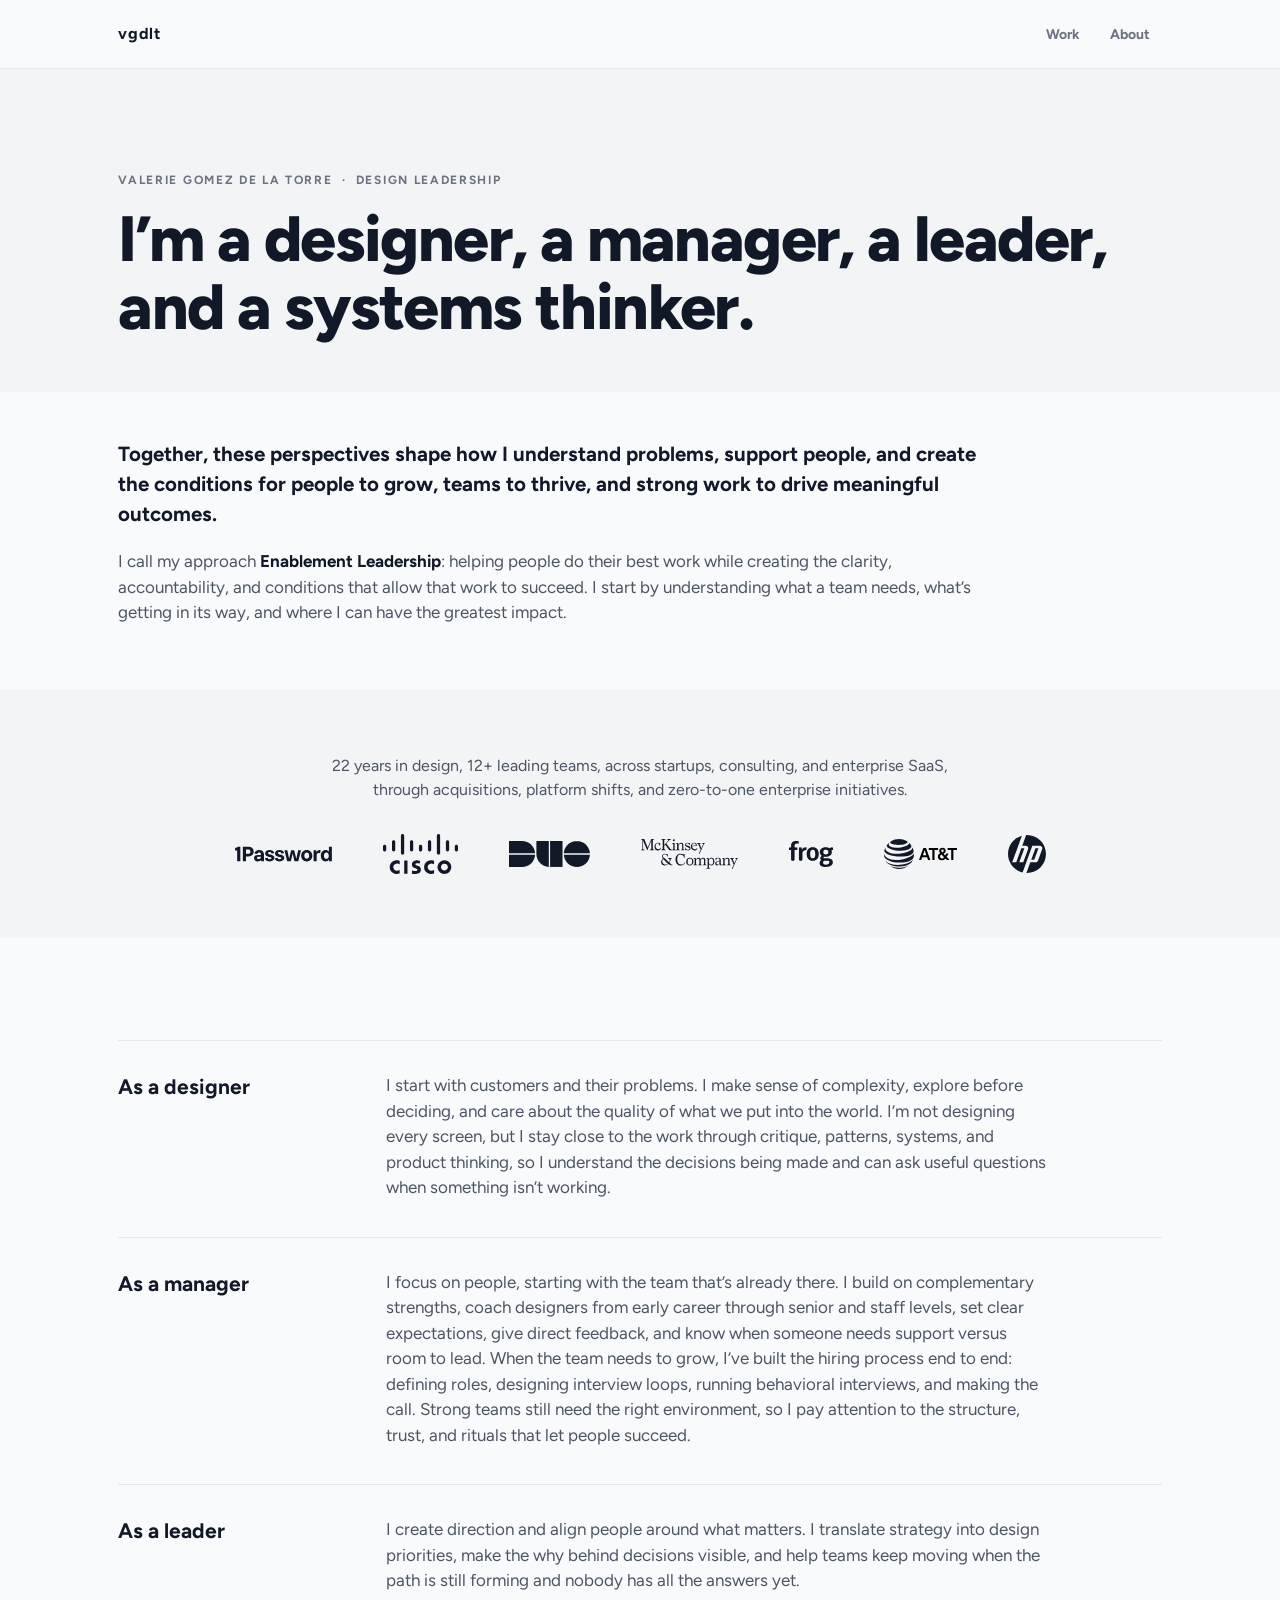
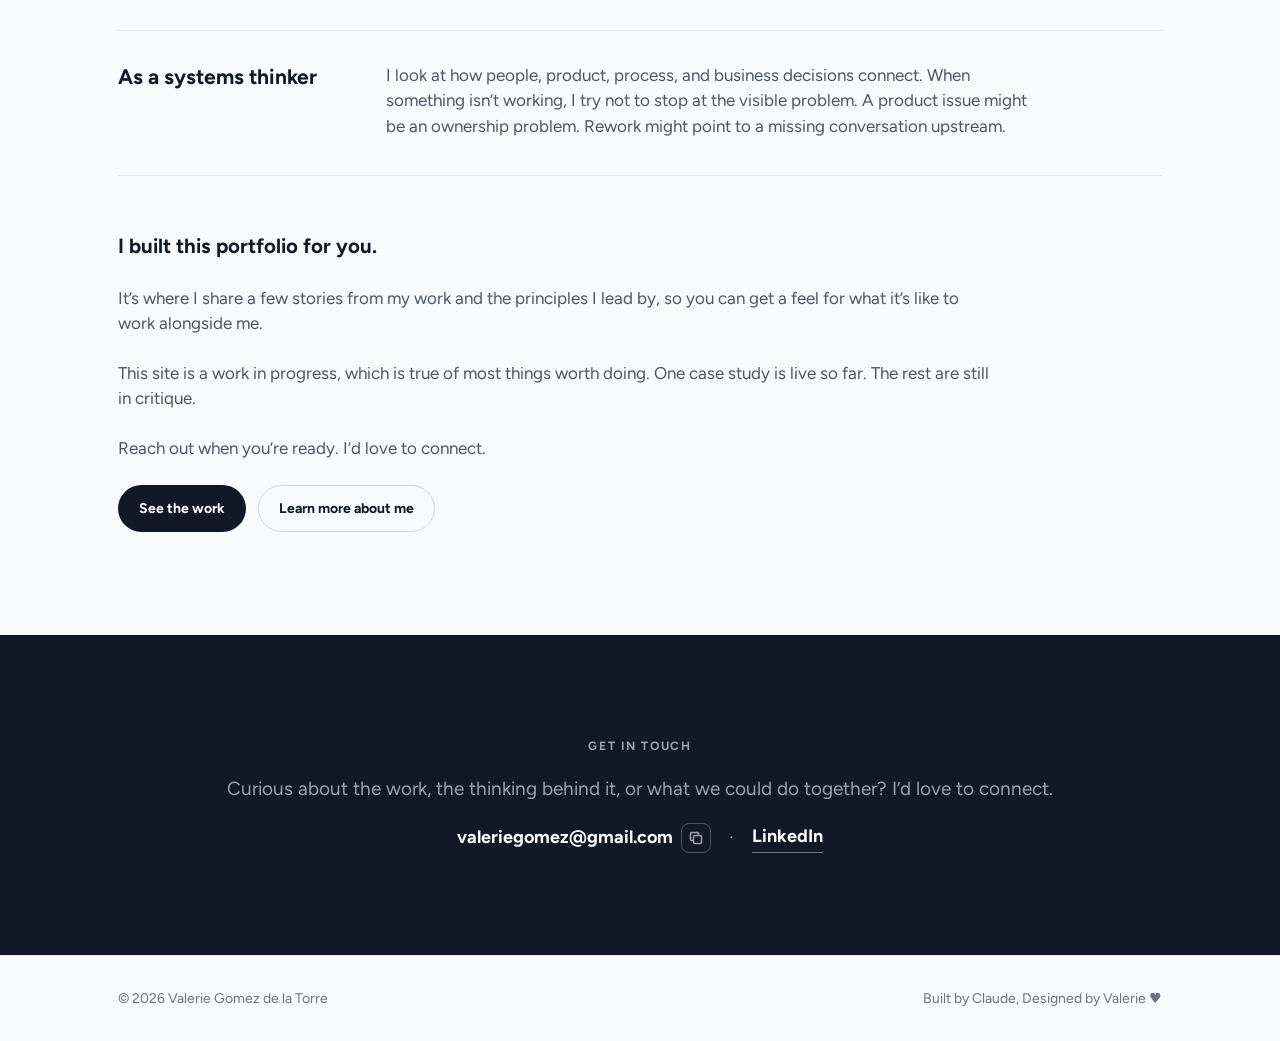
==== commit 2e3025c1: "Home: merge the lead and approach paragraph, drop the practice paragraph Combines 'Together, these p" ====
--- a/index.html
+++ b/index.html
@@ -11,7 +11,7 @@
   <link rel="icon" type="image/png" sizes="32x32" href="assets/favicon-32.png?v=1" />
   <link rel="icon" type="image/png" sizes="16x16" href="assets/favicon-16.png?v=1" />
   <link rel="apple-touch-icon" href="assets/apple-touch-icon.png?v=1" />
-  <link rel="stylesheet" href="style.css?v=58" />
+  <link rel="stylesheet" href="style.css?v=59" />
 </head>
 <body>
 
@@ -37,19 +37,7 @@
     <section class="standfirst">
       <div class="wrap">
         <p class="standfirst-text">Together, these perspectives shape how I understand problems, support people, and create the conditions for people to grow, teams to thrive, and strong work to drive meaningful outcomes.</p>
-      </div>
-    </section>
-
-    <section class="section section-intro">
-      <div class="wrap">
-        <div class="para">
-          <span class="runin">I call my approach <strong>Enablement Leadership</strong>:</span>
-          <p>Helping people do their best work while creating the clarity, accountability, and conditions that allow that work to succeed. I start by understanding what a team needs, what&rsquo;s getting in its way, and where I can have the greatest impact.</p>
-        </div>
-        <div class="para">
-          <span class="runin">My design practice and my management practice aren&rsquo;t separate.</span>
-          <p>Both start with understanding people, context, and the problem underneath the problem. As a designer, I use that thinking to shape products and experiences. As a manager, I use it to understand what people need, where teams are getting stuck, and what needs to change around them. That&rsquo;s the foundation of Enablement Leadership.</p>
-        </div>
+        <p class="standfirst-body">I call my approach <strong>Enablement Leadership</strong>: helping people do their best work while creating the clarity, accountability, and conditions that allow that work to succeed. I start by understanding what a team needs, what&rsquo;s getting in its way, and where I can have the greatest impact.</p>
       </div>
     </section>
 
--- a/style.css
+++ b/style.css
@@ -77,7 +77,7 @@
 .section-tight { padding: clamp(40px, 5vw, 64px) 0; }
 .section-alt { background: var(--bg-alt); }
 .section-intro { padding-bottom: clamp(32px, 4vw, 56px); }
-.standfirst { padding: clamp(32px, 4vw, 48px) 0 0; }
+.standfirst { padding: clamp(32px, 4vw, 48px) 0 clamp(40px, 5vw, 64px); }
 .standfirst-text {
   color: var(--ink);
   font-weight: 700;
@@ -85,7 +85,8 @@
   line-height: 1.45;
   max-width: 880px;
 }
-.standfirst + .section-intro { padding-top: 24px; }
+.standfirst-body { max-width: 880px; margin-top: 20px; }
+.standfirst-body strong { color: var(--ink); }
 .para { padding: 28px 0; border-top: 1px solid var(--line); }
 .para:last-child { border-bottom: 1px solid var(--line); }
 .para .runin { display: block; color: var(--ink); font-weight: 700; font-size: 20px; line-height: 1.35; margin-bottom: 10px; }
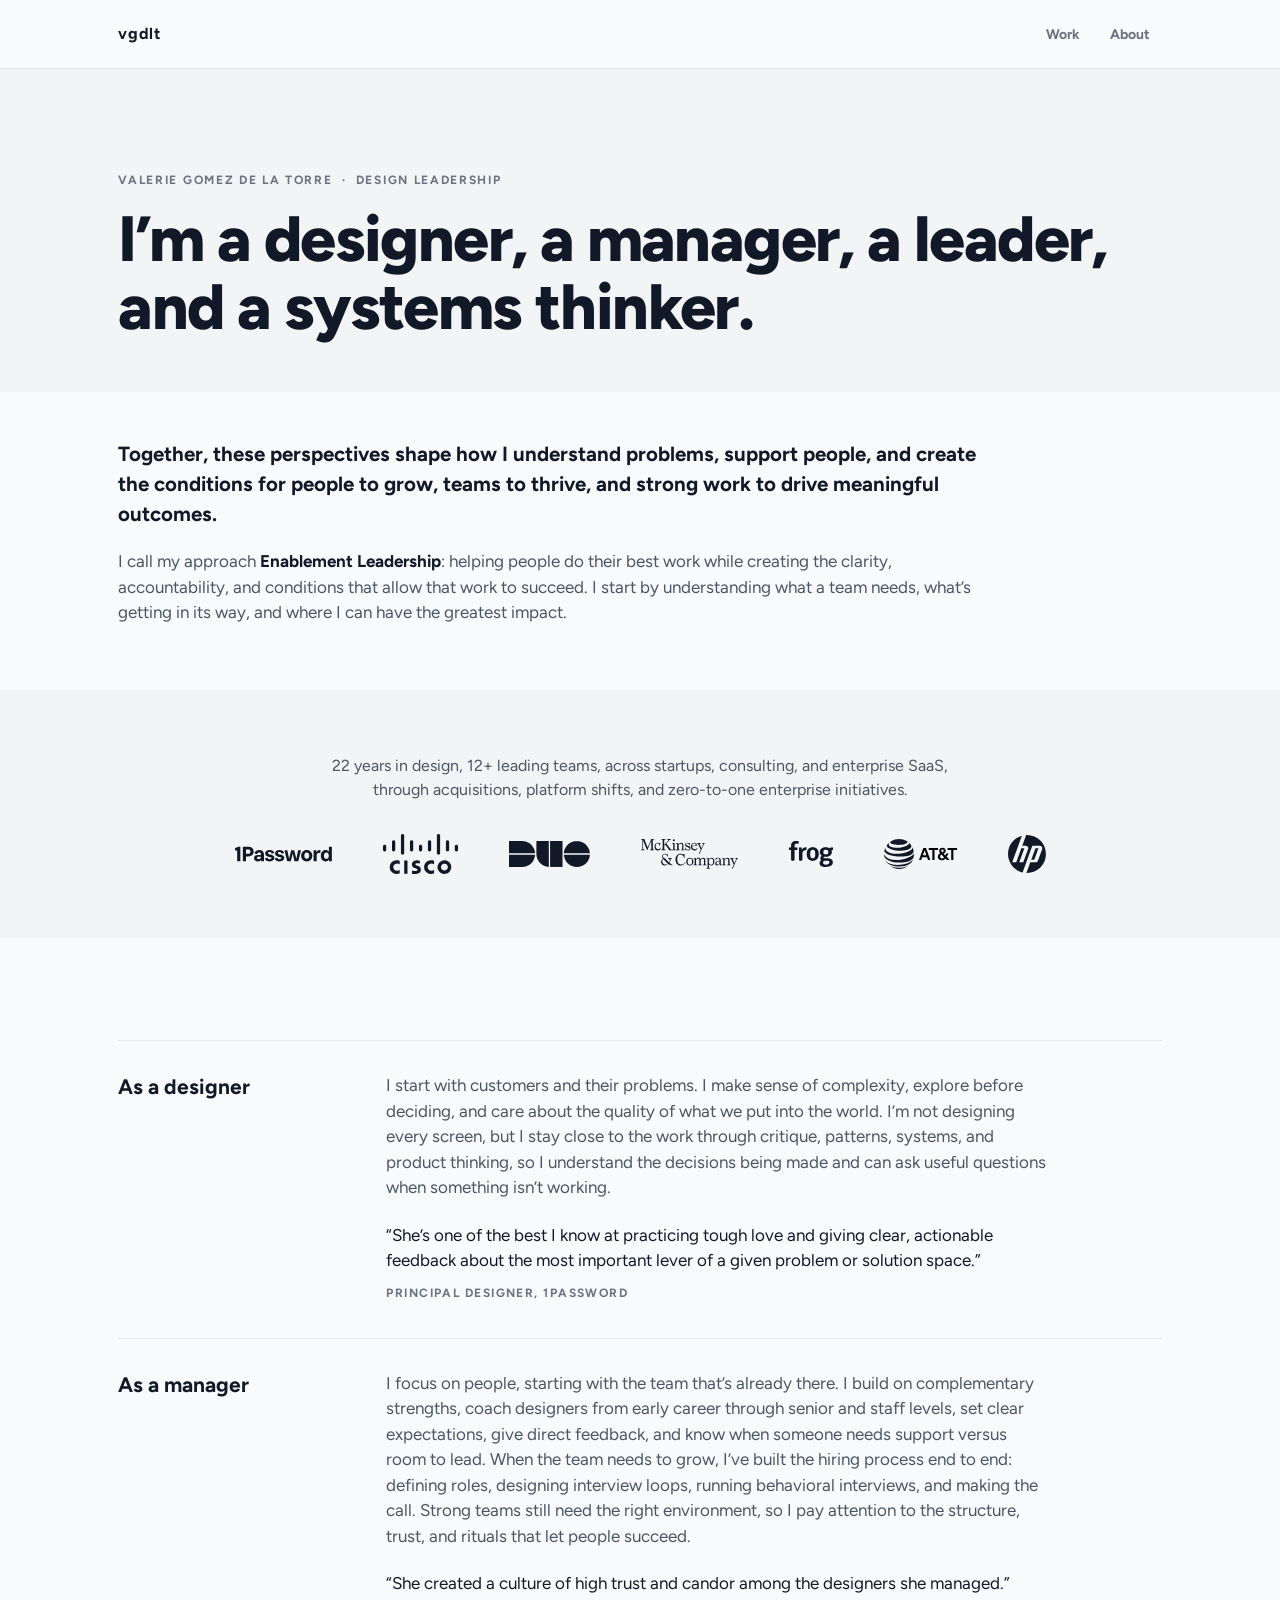
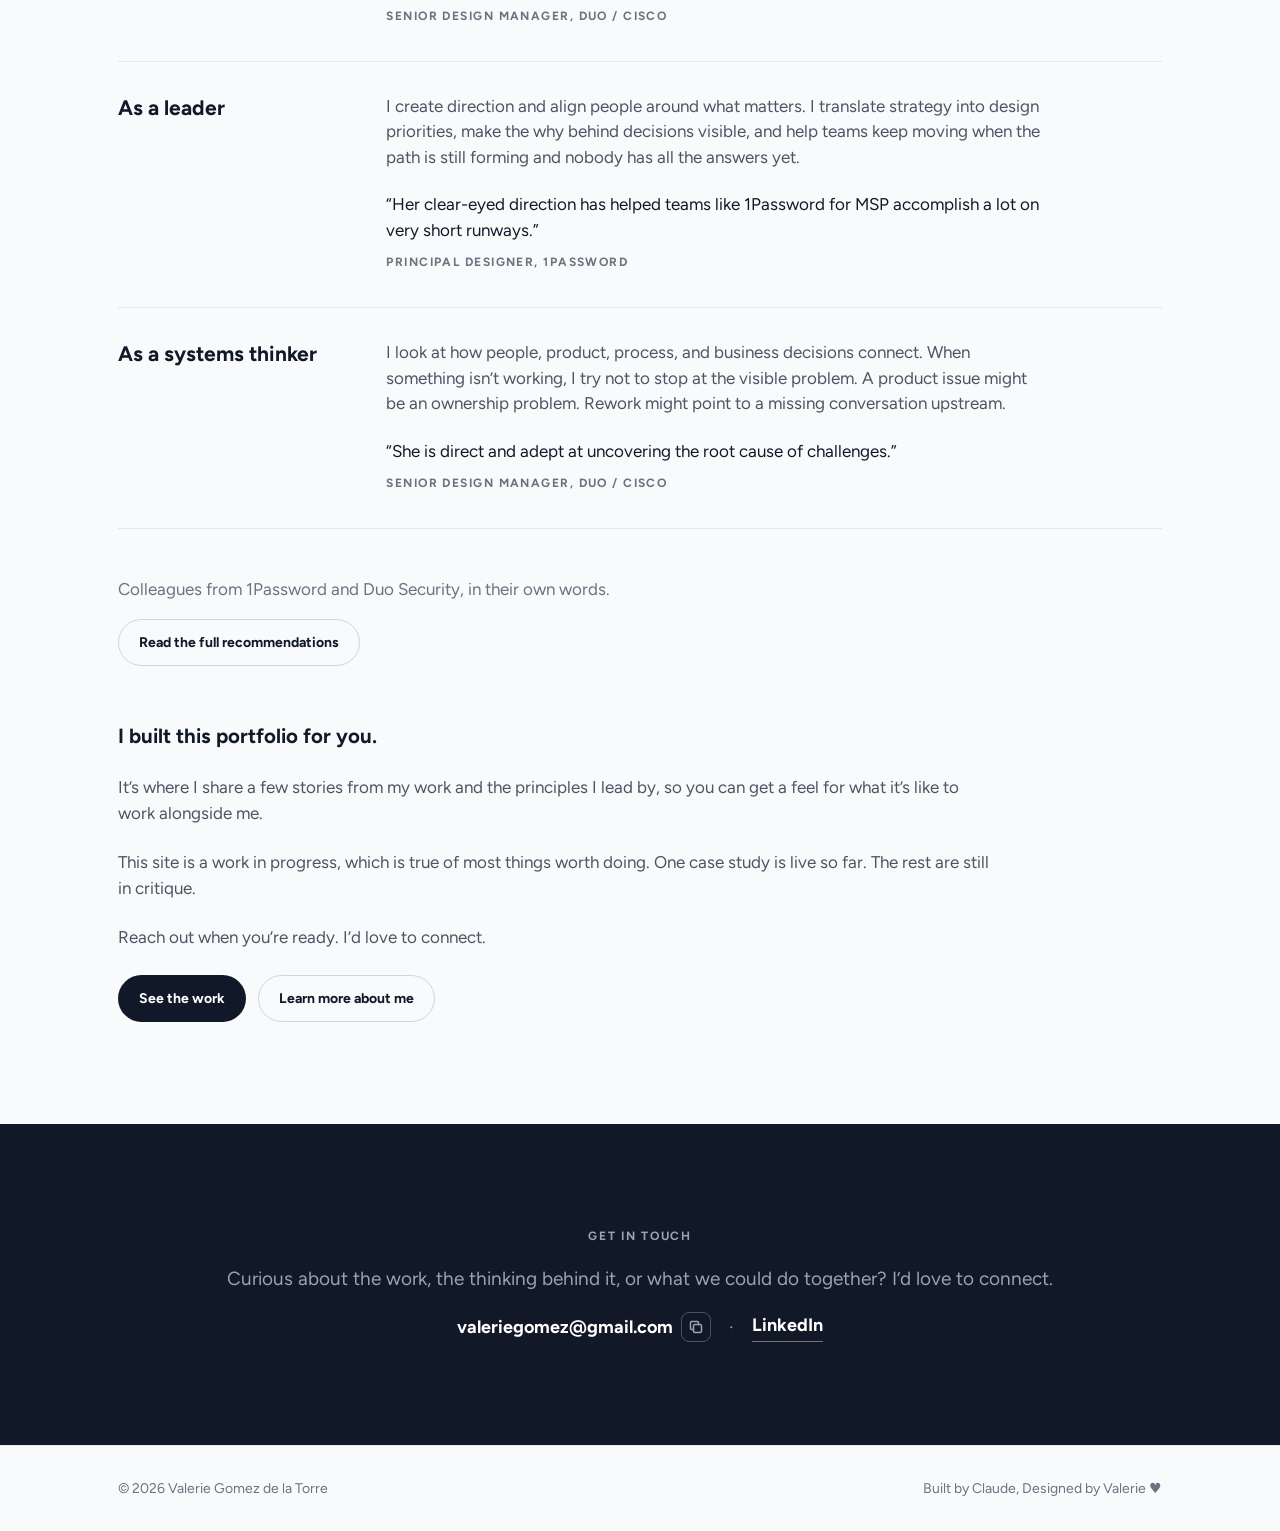
==== commit bbc0832a: "Home: a recommendation quote under each lens, full recommendations behind a button Pulls one verbati" ====
--- a/index.html
+++ b/index.html
@@ -11,7 +11,7 @@
   <link rel="icon" type="image/png" sizes="32x32" href="assets/favicon-32.png?v=1" />
   <link rel="icon" type="image/png" sizes="16x16" href="assets/favicon-16.png?v=1" />
   <link rel="apple-touch-icon" href="assets/apple-touch-icon.png?v=1" />
-  <link rel="stylesheet" href="style.css?v=59" />
+  <link rel="stylesheet" href="style.css?v=60" />
 </head>
 <body>
 
@@ -63,20 +63,68 @@
         <div class="lens-list">
           <div class="lens-row">
             <h2>As a designer</h2>
-            <p>I start with customers and their problems. I make sense of complexity, explore before deciding, and care about the quality of what we put into the world. I&rsquo;m not designing every screen, but I stay close to the work through critique, patterns, systems, and product thinking, so I understand the decisions being made and can ask useful questions when something isn&rsquo;t working.</p>
+            <div class="lens-body">
+              <p>I start with customers and their problems. I make sense of complexity, explore before deciding, and care about the quality of what we put into the world. I&rsquo;m not designing every screen, but I stay close to the work through critique, patterns, systems, and product thinking, so I understand the decisions being made and can ask useful questions when something isn&rsquo;t working.</p>
+            <figure class="lens-quote">
+              <blockquote>&ldquo;She&rsquo;s one of the best I know at practicing tough love and giving clear, actionable feedback about the most important lever of a given problem or solution space.&rdquo;</blockquote>
+              <figcaption>Principal Designer, 1Password</figcaption>
+            </figure>
+            </div>
           </div>
           <div class="lens-row">
             <h2>As a manager</h2>
-            <p>I focus on people, starting with the team that&rsquo;s already there. I build on complementary strengths, coach designers from early career through senior and staff levels, set clear expectations, give direct feedback, and know when someone needs support versus room to lead. When the team needs to grow, I&rsquo;ve built the hiring process end to end: defining roles, designing interview loops, running behavioral interviews, and making the call. Strong teams still need the right environment, so I pay attention to the structure, trust, and rituals that let people succeed.</p>
+            <div class="lens-body">
+              <p>I focus on people, starting with the team that&rsquo;s already there. I build on complementary strengths, coach designers from early career through senior and staff levels, set clear expectations, give direct feedback, and know when someone needs support versus room to lead. When the team needs to grow, I&rsquo;ve built the hiring process end to end: defining roles, designing interview loops, running behavioral interviews, and making the call. Strong teams still need the right environment, so I pay attention to the structure, trust, and rituals that let people succeed.</p>
+            <figure class="lens-quote">
+              <blockquote>&ldquo;She created a culture of high trust and candor among the designers she managed.&rdquo;</blockquote>
+              <figcaption>Senior Design Manager, Duo / Cisco</figcaption>
+            </figure>
+            </div>
           </div>
           <div class="lens-row">
             <h2>As a leader</h2>
-            <p>I create direction and align people around what matters. I translate strategy into design priorities, make the why behind decisions visible, and help teams keep moving when the path is still forming and nobody has all the answers yet.</p>
+            <div class="lens-body">
+              <p>I create direction and align people around what matters. I translate strategy into design priorities, make the why behind decisions visible, and help teams keep moving when the path is still forming and nobody has all the answers yet.</p>
+            <figure class="lens-quote">
+              <blockquote>&ldquo;Her clear-eyed direction has helped teams like 1Password for MSP accomplish a lot on very short runways.&rdquo;</blockquote>
+              <figcaption>Principal Designer, 1Password</figcaption>
+            </figure>
+            </div>
           </div>
           <div class="lens-row">
             <h2>As a systems thinker</h2>
-            <p>I look at how people, product, process, and business decisions connect. When something isn&rsquo;t working, I try not to stop at the visible problem. A product issue might be an ownership problem. Rework might point to a missing conversation upstream.</p>
+            <div class="lens-body">
+              <p>I look at how people, product, process, and business decisions connect. When something isn&rsquo;t working, I try not to stop at the visible problem. A product issue might be an ownership problem. Rework might point to a missing conversation upstream.</p>
+            <figure class="lens-quote">
+              <blockquote>&ldquo;She is direct and adept at uncovering the root cause of challenges.&rdquo;</blockquote>
+              <figcaption>Senior Design Manager, Duo / Cisco</figcaption>
+            </figure>
+            </div>
           </div>
+        </div>
+
+        <div class="recs">
+          <p class="recs-lead">Colleagues from 1Password and Duo Security, in their own words.</p>
+          <details>
+            <summary class="btn btn-ghost"><span class="when-closed">Read the full recommendations</span><span class="when-open">Hide the full recommendations</span></summary>
+            <div class="recs-body">
+              <figure class="rec">
+                <blockquote>
+                  <p>&ldquo;After working together at 1Password, what I appreciate most about Val as a design leader is her balance of candor and compassion. She&rsquo;s one of the best I know at practicing tough love and giving clear, actionable feedback about the most important lever of a given problem or solution space. Her clear-eyed direction has helped teams like 1Password for MSP accomplish a lot on very short runways. Every designer leaves a conversation with Val with their head held just a little bit higher&mdash;she cares fiercely for her team and inspires their growth, confidence, enthusiasm for the mission (time to put the cape back on!), and curiosity to try new things like agentic workflows. This, combined with over a decade of experience in IAM &amp; B2B design, makes Val a go-to partner for shaping the durable strategy and vision for organizations of all sizes. I would welcome the opportunity to work with Val anytime.&rdquo;</p>
+                </blockquote>
+                <figcaption>Principal Designer, 1Password</figcaption>
+              </figure>
+              <figure class="rec">
+                <blockquote>
+                  <p>I am lucky to have worked with Valerie multiple times over the last 14 years, first at Spredfast (now Khoros) and again at Duo Security. She has been a mentor, a design lead, a coach, and a management peer to me throughout my career.</p>
+                  <p>Valerie brings a clear, strategic perspective. She is direct and adept at uncovering the root cause of challenges. She prioritizes ruthlessly and levels up those around her to be as insightful and decisive as she is. When we worked together at Duo, she emphasized a learning approach to product development, never being too precious with a solution and was willing to pivot in the face of new evidence from customers. Valerie is people-centered, not just in how she builds products, but also in how she leads teams. She created a culture of high trust and candor among the designers she managed.</p>
+                  <p>What I remember most about Valerie is the impact she had on shaping me as a designer. Like many others, I transitioned to product design from another unrelated field. I had a fundamental understanding of design, but it was my mentors, especially Valerie, who helped me translate that knowledge to digital spaces, how to shape user feedback into design recommendations, how to think beyond the next feature release, and how to be the design partner my Product and Engineering peers needed. Valerie was an invaluable sounding board when I transitioned to management, helping me better understand how to be successful in this new role and leverage my innate strengths to show up for my team.</p>
+                  <p>If given the option, I would work with Valerie again, and again, and again to the end of my career. If you are looking to build an experimental, user-focused, results-driven, psychologically-safe design organization, Valerie has the experience and ability to deliver exactly that.</p>
+                </blockquote>
+                <figcaption>Senior Design Manager, Duo / Cisco</figcaption>
+              </figure>
+            </div>
+          </details>
         </div>
 
         <div class="more">
--- a/style.css
+++ b/style.css
@@ -389,6 +389,39 @@
 }
 .lens-row h2 { font-size: 21px; line-height: 1.3; }
 .lens-row p { max-width: 60ch; }
+.lens-quote { margin: 22px 0 0; max-width: 60ch; }
+.lens-quote blockquote { margin: 0; color: var(--ink); font-size: 17px; line-height: 1.5; }
+.lens-quote figcaption {
+  margin-top: 10px;
+  font-size: 12px;
+  font-weight: 700;
+  text-transform: uppercase;
+  letter-spacing: 0.12em;
+  color: var(--muted);
+}
+
+/* Full recommendations: a button that opens them in place */
+.recs { margin-top: clamp(32px, 4vw, 48px); }
+.recs-lead { color: var(--muted); margin-bottom: 16px; }
+.recs summary { list-style: none; cursor: pointer; }
+.recs summary::-webkit-details-marker { display: none; }
+.recs summary:focus-visible { outline: 2px solid var(--ink); outline-offset: 3px; }
+.recs .when-open { display: none; }
+.recs details[open] .when-closed { display: none; }
+.recs details[open] .when-open { display: inline; }
+.recs-body { margin-top: 28px; display: grid; gap: 28px; max-width: 880px; }
+.rec { margin: 0; padding-top: 28px; border-top: 1px solid var(--line); }
+.rec blockquote { margin: 0; }
+.rec blockquote p { max-width: none; }
+.rec blockquote p + p { margin-top: 1em; }
+.rec figcaption {
+  margin-top: 16px;
+  font-size: 12px;
+  font-weight: 700;
+  text-transform: uppercase;
+  letter-spacing: 0.12em;
+  color: var(--muted);
+}
 .more { margin-top: clamp(40px, 6vw, 56px); }
 .more > * + * { margin-top: 24px; }
 .more .lede, .more p { max-width: 880px; }
